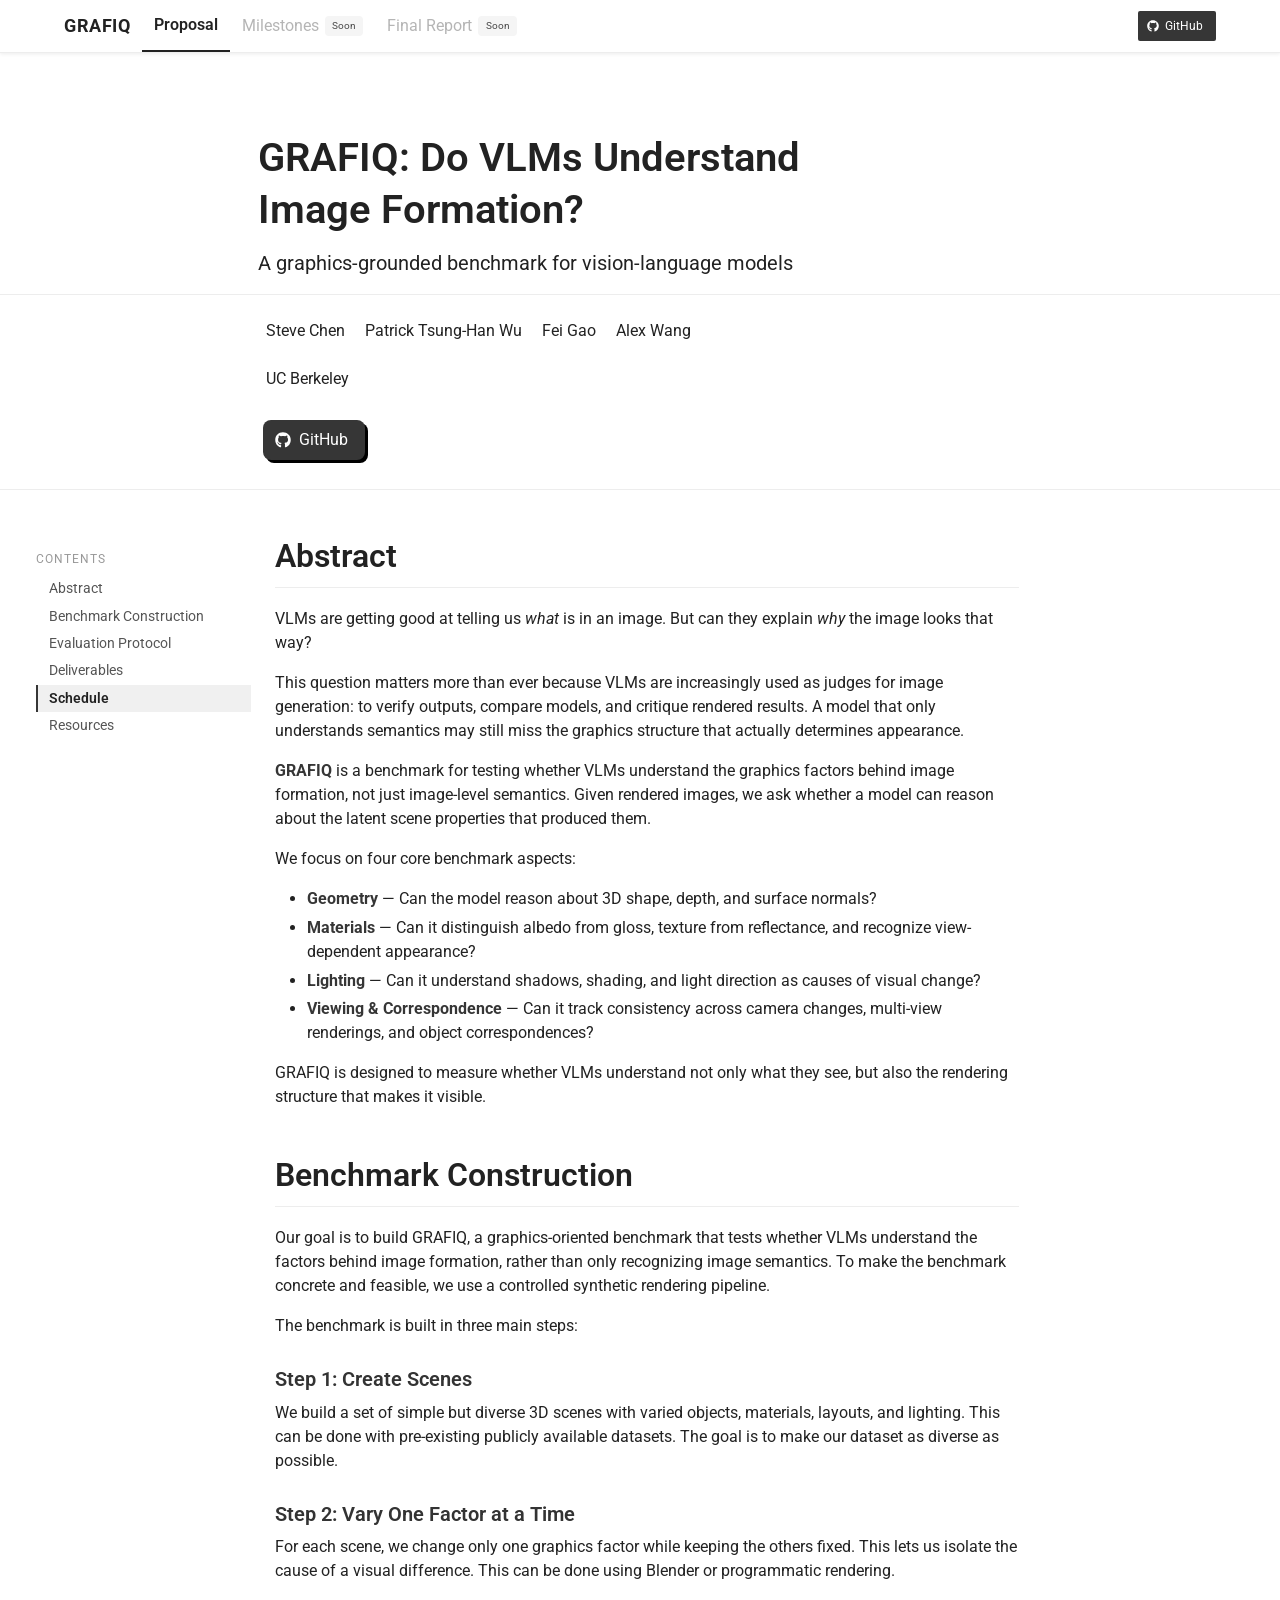
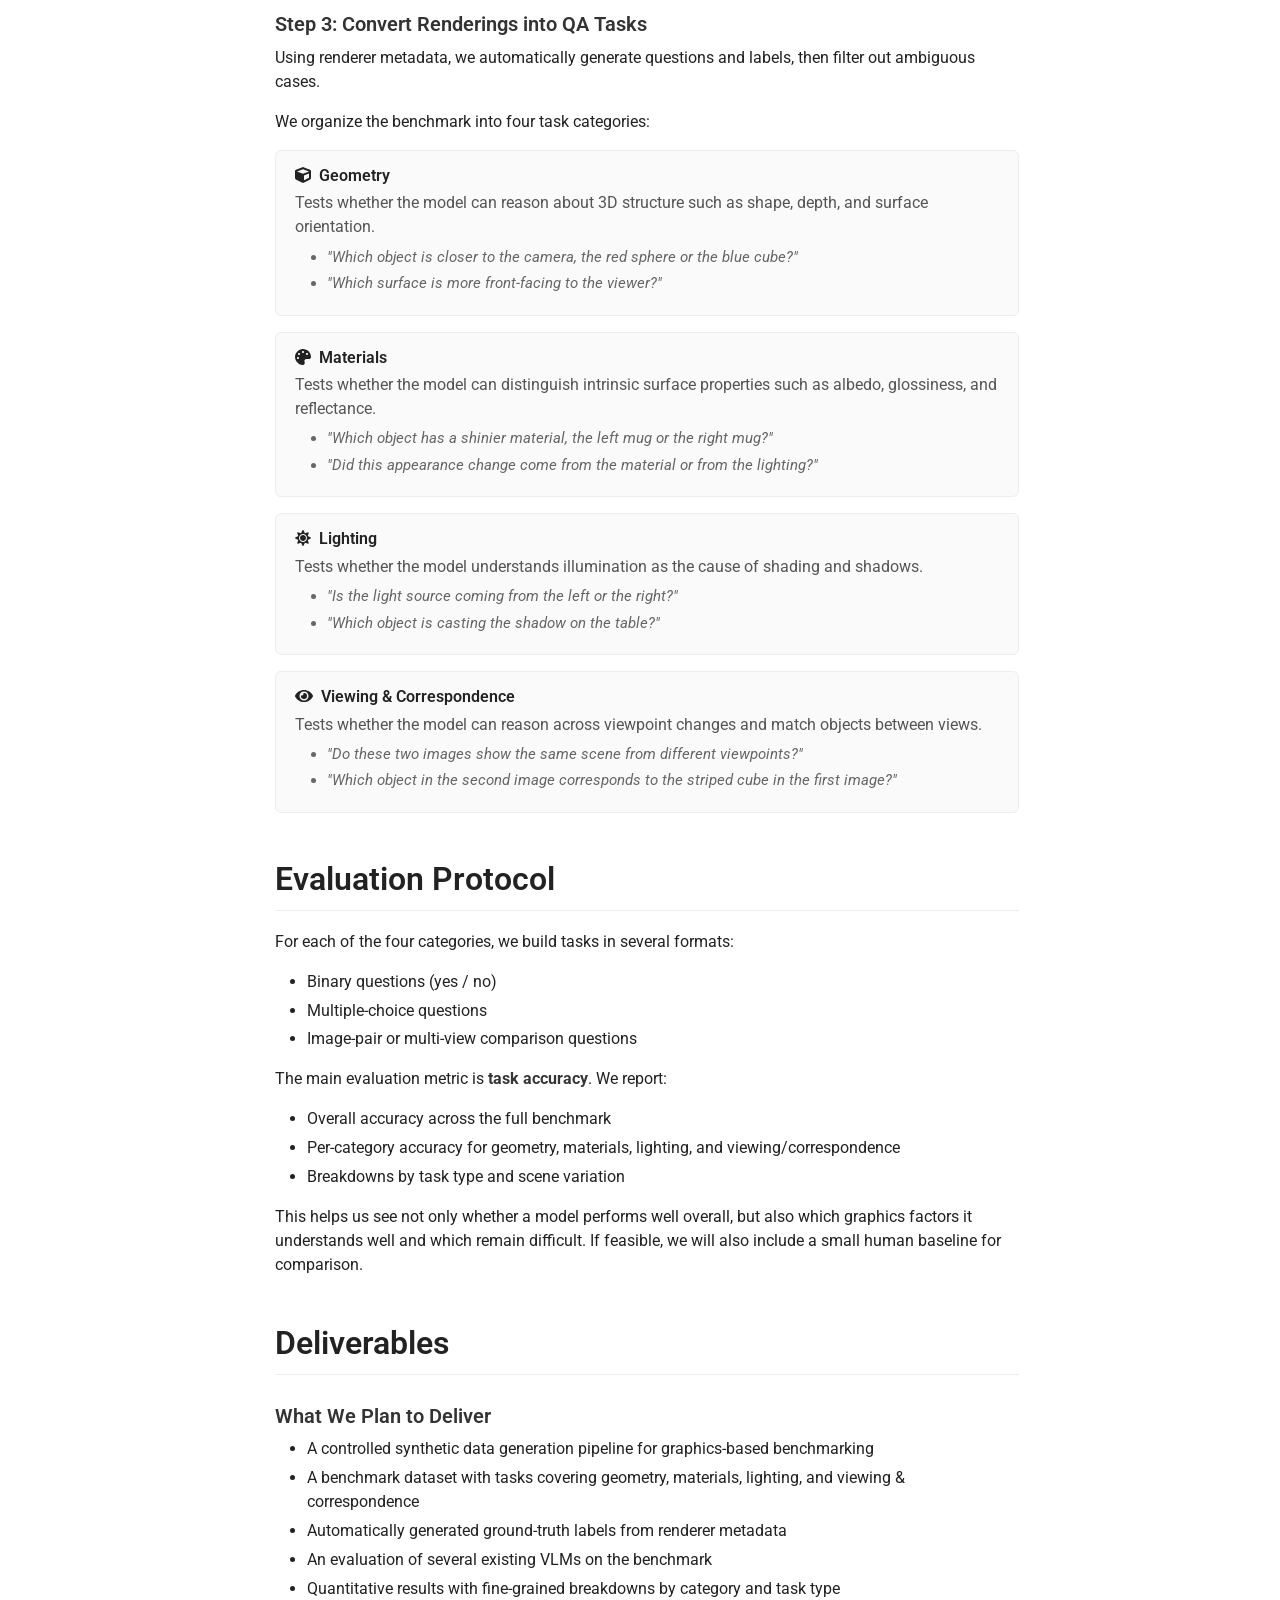
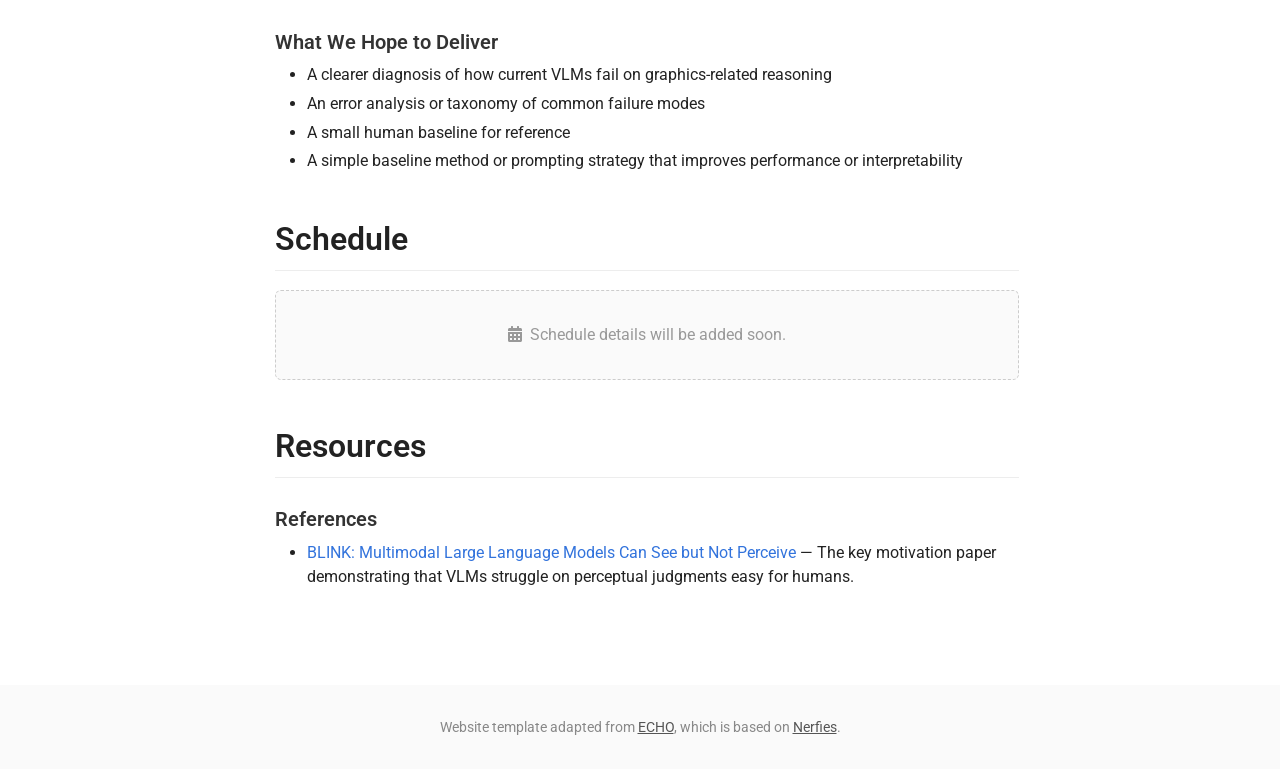
==== index.html @ 1fd87662 "Initial commit" ====
<!DOCTYPE html>
<html lang="en" class="has-navbar-fixed-top">
<head>
  <meta charset="utf-8">
  <meta name="viewport" content="width=device-width, initial-scale=1">

  <title>GRAFIQ</title>
  <meta name="description" content="GRAFIQ: A Graphics-Grounded Benchmark for Vision-Language Models">
  <meta name="keywords" content="VLM, benchmark, graphics, image formation, geometry, materials, lighting">

  <meta property="og:type" content="website">
  <meta property="og:title" content="GRAFIQ">

  <link rel="stylesheet" href="./static/css/bulma.min.css">
  <link rel="stylesheet" href="./static/css/index.css">
  <link rel="stylesheet" href="./static/css/custom.css">
  <link rel="stylesheet" href="./static/css/fontawesome.all.min.css">

  <link href="https://fonts.googleapis.com/css2?family=Roboto:wght@300;400;600;700&display=swap" rel="stylesheet">
  <link href="https://fonts.googleapis.com/css2?family=DM+Sans:wght@300;400;600;700&display=swap" rel="stylesheet">

  <script defer src="./static/js/fontawesome.all.min.js"></script>
  <script defer src="./static/js/main.js"></script>
</head>
<body>

<!-- Navbar -->
<nav class="navbar is-fixed-top" role="navigation" aria-label="main navigation">
  <div class="container">
    <div class="navbar-brand">
      <a class="navbar-item brand-text" href="index.html">
        <strong>GRAFIQ</strong>
      </a>
      <a role="button" class="navbar-burger" aria-label="menu" aria-expanded="false" data-target="mainNavbar">
        <span aria-hidden="true"></span>
        <span aria-hidden="true"></span>
        <span aria-hidden="true"></span>
      </a>
    </div>
    <div id="mainNavbar" class="navbar-menu">
      <div class="navbar-start">
        <a class="navbar-item is-active" href="index.html">Proposal</a>
        <a class="navbar-item is-disabled" href="#">
          Milestones
          <span class="tag is-light is-small navbar-tag">Soon</span>
        </a>
        <a class="navbar-item is-disabled" href="#">
          Final Report
          <span class="tag is-light is-small navbar-tag">Soon</span>
        </a>
      </div>
      <div class="navbar-end">
        <div class="navbar-item">
          <a href="https://github.com/berkeley-grafiq" target="_blank" class="button is-dark is-small">
            <span class="icon"><i class="fab fa-github"></i></span>
            <span>GitHub</span>
          </a>
        </div>
      </div>
    </div>
  </div>
</nav>
<!-- Navbar -->

<!-- Hero -->
<section class="hero">
  <div class="hero-body" style="padding: 5rem 1.5rem 0.5rem 1.5rem;">
    <div class="container is-max-desktop">
      <div class="columns is-centered">
        <div class="column is-four-fifths">
          <h1 class="title is-size-2 publication-title section-header" style="padding-bottom: 0.3em;">
            GRAFIQ: Do VLMs Understand<br>Image Formation?
          </h1>
          <div class="is-size-5 publication-authors">
            A graphics-grounded benchmark for vision-language models
          </div>
          <div class="fullpage-line" style="margin-bottom: 1.5em;"></div>
          <div class="is-size-6 publication-authors">
            <span class="author-block">Steve Chen</span>
            <span class="author-block">Patrick Tsung-Han Wu</span>
            <span class="author-block">Fei Gao</span>
            <span class="author-block">Alex Wang</span>
          </div>
          <br>
          <div class="is-size-6 publication-authors">
            <span class="author-block">UC Berkeley</span>
          </div>
          <br>
          <div>
            <div class="publication-links">
              <span class="link-block">
                <a href="https://github.com/berkeley-grafiq" target="_blank" class="external-link button is-normal is-dark">
                  <span class="icon"><i class="fab fa-github"></i></span>
                  <span>GitHub</span>
                </a>
              </span>
            </div>
            <div class="fullpage-line" style="margin-top: 1.5em;"></div>
          </div>
        </div>
      </div>
    </div>
  </div>
</section>
<!-- Hero -->

<!-- Main content with sticky sidebar -->
<section class="section main-content-section">
  <div class="container" style="max-width: 1280px;">
    <div class="columns">

      <!-- Sticky sidebar -->
      <div class="column is-one-fifth sidebar-column">
        <aside class="menu sidebar-menu">
          <p class="menu-label">Contents</p>
          <ul class="menu-list">
            <li><a href="#abstract" class="sidebar-link">Abstract</a></li>
            <li><a href="#benchmark" class="sidebar-link">Benchmark Construction</a></li>
            <li><a href="#evaluation" class="sidebar-link">Evaluation Protocol</a></li>
            <li><a href="#deliverables" class="sidebar-link">Deliverables</a></li>
            <li><a href="#schedule" class="sidebar-link">Schedule</a></li>
            <li><a href="#resources" class="sidebar-link">Resources</a></li>
          </ul>
        </aside>
      </div>

      <!-- Content area -->
      <div class="column is-four-fifths" style="max-width: 768px;">

        <!-- Abstract -->
        <div id="abstract" class="content-block">
          <h2 class="title is-3 section-header">Abstract</h2>
          <div class="header-line"></div>
          <div class="content has-text-left">
            <p>
              VLMs are getting good at telling us <em>what</em> is in an image.
              But can they explain <em>why</em> the image looks that way?
            </p>
            <p>
              This question matters more than ever because VLMs are increasingly used as judges for image generation: to verify outputs, compare models, and critique rendered results. A model that only understands semantics may still miss the graphics structure that actually determines appearance.
            </p>
            <p>
              <strong>GRAFIQ</strong> is a benchmark for testing whether VLMs understand the graphics factors behind image formation, not just image-level semantics. Given rendered images, we ask whether a model can reason about the latent scene properties that produced them.
            </p>
            <p>We focus on four core benchmark aspects:</p>
            <ul>
              <li><strong>Geometry</strong> &mdash; Can the model reason about 3D shape, depth, and surface normals?</li>
              <li><strong>Materials</strong> &mdash; Can it distinguish albedo from gloss, texture from reflectance, and recognize view-dependent appearance?</li>
              <li><strong>Lighting</strong> &mdash; Can it understand shadows, shading, and light direction as causes of visual change?</li>
              <li><strong>Viewing &amp; Correspondence</strong> &mdash; Can it track consistency across camera changes, multi-view renderings, and object correspondences?</li>
            </ul>
            <p>
              GRAFIQ is designed to measure whether VLMs understand not only what they see, but also the rendering structure that makes it visible.
            </p>
          </div>
        </div>

        <!-- Benchmark Construction -->
        <div id="benchmark" class="content-block">
          <h2 class="title is-3 section-header">Benchmark Construction</h2>
          <div class="header-line"></div>
          <div class="content has-text-left">
            <p>
              Our goal is to build GRAFIQ, a graphics-oriented benchmark that tests whether VLMs understand the factors behind image formation, rather than only recognizing image semantics. To make the benchmark concrete and feasible, we use a controlled synthetic rendering pipeline.
            </p>
            <p>The benchmark is built in three main steps:</p>

            <h4>Step 1: Create Scenes</h4>
            <p>
              We build a set of simple but diverse 3D scenes with varied objects, materials, layouts, and lighting. This can be done with pre-existing publicly available datasets. The goal is to make our dataset as diverse as possible.
            </p>

            <h4>Step 2: Vary One Factor at a Time</h4>
            <p>
              For each scene, we change only one graphics factor while keeping the others fixed. This lets us isolate the cause of a visual difference. This can be done using Blender or programmatic rendering.
            </p>

            <h4>Step 3: Convert Renderings into QA Tasks</h4>
            <p>
              Using renderer metadata, we automatically generate questions and labels, then filter out ambiguous cases.
            </p>

            <p>We organize the benchmark into four task categories:</p>

            <div class="task-category">
              <h5><i class="fas fa-cube"></i>&ensp;Geometry</h5>
              <p>Tests whether the model can reason about 3D structure such as shape, depth, and surface orientation.</p>
              <ul>
                <li>"Which object is closer to the camera, the red sphere or the blue cube?"</li>
                <li>"Which surface is more front-facing to the viewer?"</li>
              </ul>
            </div>

            <div class="task-category">
              <h5><i class="fas fa-palette"></i>&ensp;Materials</h5>
              <p>Tests whether the model can distinguish intrinsic surface properties such as albedo, glossiness, and reflectance.</p>
              <ul>
                <li>"Which object has a shinier material, the left mug or the right mug?"</li>
                <li>"Did this appearance change come from the material or from the lighting?"</li>
              </ul>
            </div>

            <div class="task-category">
              <h5><i class="fas fa-sun"></i>&ensp;Lighting</h5>
              <p>Tests whether the model understands illumination as the cause of shading and shadows.</p>
              <ul>
                <li>"Is the light source coming from the left or the right?"</li>
                <li>"Which object is casting the shadow on the table?"</li>
              </ul>
            </div>

            <div class="task-category">
              <h5><i class="fas fa-eye"></i>&ensp;Viewing &amp; Correspondence</h5>
              <p>Tests whether the model can reason across viewpoint changes and match objects between views.</p>
              <ul>
                <li>"Do these two images show the same scene from different viewpoints?"</li>
                <li>"Which object in the second image corresponds to the striped cube in the first image?"</li>
              </ul>
            </div>
          </div>
        </div>

        <!-- Evaluation Protocol -->
        <div id="evaluation" class="content-block">
          <h2 class="title is-3 section-header">Evaluation Protocol</h2>
          <div class="header-line"></div>
          <div class="content has-text-left">
            <p>
              For each of the four categories, we build tasks in several formats:
            </p>
            <ul>
              <li>Binary questions (yes / no)</li>
              <li>Multiple-choice questions</li>
              <li>Image-pair or multi-view comparison questions</li>
            </ul>
            <p>
              The main evaluation metric is <strong>task accuracy</strong>. We report:
            </p>
            <ul>
              <li>Overall accuracy across the full benchmark</li>
              <li>Per-category accuracy for geometry, materials, lighting, and viewing/correspondence</li>
              <li>Breakdowns by task type and scene variation</li>
            </ul>
            <p>
              This helps us see not only whether a model performs well overall, but also which graphics factors it understands well and which remain difficult. If feasible, we will also include a small human baseline for comparison.
            </p>
          </div>
        </div>

        <!-- Deliverables -->
        <div id="deliverables" class="content-block">
          <h2 class="title is-3 section-header">Deliverables</h2>
          <div class="header-line"></div>
          <div class="content has-text-left">

            <h4>What We Plan to Deliver</h4>
            <ul>
              <li>A controlled synthetic data generation pipeline for graphics-based benchmarking</li>
              <li>A benchmark dataset with tasks covering geometry, materials, lighting, and viewing &amp; correspondence</li>
              <li>Automatically generated ground-truth labels from renderer metadata</li>
              <li>An evaluation of several existing VLMs on the benchmark</li>
              <li>Quantitative results with fine-grained breakdowns by category and task type</li>
            </ul>

            <h4>What We Hope to Deliver</h4>
            <ul>
              <li>A clearer diagnosis of how current VLMs fail on graphics-related reasoning</li>
              <li>An error analysis or taxonomy of common failure modes</li>
              <li>A small human baseline for reference</li>
              <li>A simple baseline method or prompting strategy that improves performance or interpretability</li>
            </ul>
          </div>
        </div>

        <!-- Schedule -->
        <div id="schedule" class="content-block">
          <h2 class="title is-3 section-header">Schedule</h2>
          <div class="header-line"></div>
          <div class="content has-text-left">
            <div class="coming-soon-box">
              <p><i class="fas fa-calendar-alt"></i>&ensp;Schedule details will be added soon.</p>
            </div>
          </div>
        </div>

        <!-- Resources -->
        <div id="resources" class="content-block">
          <h2 class="title is-3 section-header">Resources</h2>
          <div class="header-line"></div>
          <div class="content has-text-left">
            <h4>References</h4>
            <ul>
              <li>
                <a href="https://arxiv.org/abs/2404.12390" target="_blank">BLINK: Multimodal Large Language Models Can See but Not Perceive</a>
                &mdash; The key motivation paper demonstrating that VLMs struggle on perceptual judgments easy for humans.
              </li>
            </ul>
          </div>
        </div>

      </div>
      <!-- End content area -->

    </div>
  </div>
</section>
<!-- Main content -->

<!-- Back to top -->
<a href="#" class="back-to-top" title="Back to top">
  <svg xmlns="http://www.w3.org/2000/svg" width="28" height="28" viewBox="0 0 24 24" fill="none" stroke="#ccc" stroke-width="2" stroke-linecap="round" stroke-linejoin="round">
    <line x1="12" y1="19" x2="12" y2="7"></line>
    <polyline points="5 13 12 7 19 13"></polyline>
    <line x1="5" y1="4" x2="19" y2="4"></line>
  </svg>
</a>

<footer class="footer">
  <div class="container">
    <div class="columns is-centered">
      <div class="column is-8">
        <div class="content has-text-centered">
          <p>
            Website template adapted from <a href="https://echo-bench.github.io" target="_blank">ECHO</a>,
            which is based on <a href="https://nerfies.github.io" target="_blank">Nerfies</a>.
          </p>
        </div>
      </div>
    </div>
  </div>
</footer>

</body>
</html>
---- static/css/index.css ----
.link-block a {
  margin: 5px;
}

.publication-title {
}

.publication-header .hero-body {
}

.publication-venue {
  color: #555;
  width: fit-content;
  font-weight: bold;
}

.publication-awards {
  color: #ff3860;
  width: fit-content;
  font-weight: bolder;
}

.publication-authors {
}

.publication-authors a {
  color: black !important;
}

.publication-authors a:hover {
  text-decoration: underline;
}

.author-block {
  display: inline-block;
  margin: 0 5px 0 5px;
}
---- static/css/custom.css ----
html {
  font-size: 12pt;
  scroll-behavior: smooth;
  scroll-padding-top: 80px;
}

body {
  font-family: 'Roboto', sans-serif;
  color: #222;
}

/* ─── Navbar ─── */

.navbar.is-fixed-top {
  background: white;
  box-shadow: 0 1px 4px rgba(0, 0, 0, 0.08);
  border-bottom: 1px solid #edededff;
}

.navbar-item.brand-text {
  font-size: 1.1rem;
  letter-spacing: 0.5px;
  color: #222;
}

.navbar-item.is-active {
  color: #222 !important;
  font-weight: 600;
  border-bottom: 2px solid #222;
}

.navbar-item.is-disabled {
  color: #b5b5b5 !important;
  pointer-events: none;
  cursor: default;
}

.navbar-tag {
  margin-left: 6px;
  font-size: 0.6rem !important;
  vertical-align: middle;
}

.navbar-burger span {
  color: #222;
  background-color: #222;
}

/* ─── Full-width lines ─── */

.fullpage-line {
  margin: 1em 0;
  height: 1px;
  background-color: #edededff;
  border: none;
  width: 100vw;
  position: relative;
  left: 50%;
  transform: translateX(-50%);
}

.header-line {
  margin: 0.8em 0 1.2em 0;
  border-top: 1px solid #edededff;
}

/* ─── Section headers ─── */

.section-header {
  font-family: 'Roboto', sans-serif;
  color: #222 !important;
  margin-bottom: 0 !important;
}

.plain-header {
  margin-bottom: 0.5em !important;
}

/* ─── Publication / hero styles ─── */

.publication-title {
  line-height: 1.3;
}

.publication-authors a {
  color: #222 !important;
}

.publication-authors a:hover {
  text-decoration: underline;
}

.author-block {
  display: inline-block;
  margin: 0 8px;
}

.external-link {
  background-color: #36454F;
  color: white;
  margin: 6px;
  border-radius: 8px;
  box-shadow: 3px 3px 0px black;
}

/* ─── Sidebar (sticky) ─── */

.sidebar-column {
  padding-right: 0;
}

.sidebar-menu {
  position: sticky;
  top: 72px;
  align-self: flex-start;
  max-height: calc(100vh - 90px);
  overflow-y: auto;
  padding: 0.75em;
}

.sidebar-menu .menu-label {
  font-size: 0.75rem;
  letter-spacing: 0.08em;
  text-transform: uppercase;
  color: #999;
  margin-bottom: 0.6em;
}

.sidebar-menu .menu-list a {
  color: #555;
  font-size: 0.88rem;
  padding: 0.35em 0.75em;
  border-left: 2px solid transparent;
  border-radius: 0;
  transition: color 0.15s, border-color 0.15s, background-color 0.15s;
}

.sidebar-menu .menu-list a:hover {
  color: #222;
  background-color: #f5f5f5;
  border-left-color: #dbdbdb;
}

.sidebar-menu .menu-list a.is-active {
  color: #222;
  font-weight: 600;
  background-color: #f0f0f0;
  border-left-color: #363636;
}

/* ─── Main content blocks ─── */

.main-content-section {
  padding-top: 1.5rem;
}

.content-block {
  margin-bottom: 3rem;
}

.content-block h4 {
  margin-top: 1.5em !important;
  margin-bottom: 0.5em !important;
  font-weight: 600;
  color: #333;
}

.content-block ul {
  margin-top: 0.4em;
}

.content-block ul li {
  margin-bottom: 0.3em;
}

/* ─── Task category cards ─── */

.task-category {
  background: #fafafa;
  border: 1px solid #edededff;
  border-radius: 6px;
  padding: 1em 1.2em;
  margin-bottom: 1em;
}

.task-category h5 {
  font-weight: 600;
  font-size: 1rem;
  margin-bottom: 0.4em !important;
  color: #222;
}

.task-category p {
  margin-bottom: 0.4em !important;
  color: #555;
}

.task-category ul {
  margin-top: 0.3em !important;
}

.task-category ul li {
  font-style: italic;
  color: #666;
  font-size: 0.92em;
}

/* ─── Coming soon placeholder ─── */

.coming-soon-box {
  background: #fafafa;
  border: 1px dashed #ccc;
  border-radius: 6px;
  padding: 2em;
  text-align: center;
  color: #999;
}

.coming-soon-box i {
  margin-right: 0.3em;
}

/* ─── Back to top ─── */

.back-to-top {
  position: fixed;
  bottom: 24px;
  right: 24px;
  z-index: 1000;
  opacity: 0;
  pointer-events: none;
  transition: opacity 0.25s;
}

.back-to-top.is-visible {
  opacity: 0.7;
  pointer-events: auto;
}

.back-to-top:hover {
  opacity: 1;
}

/* ─── Footer ─── */

.footer {
  padding: 2rem 1.5rem;
  background-color: #fafafa;
}

.footer p {
  color: #888;
  font-size: 0.85rem;
}

.footer a {
  color: #555;
  text-decoration: underline;
}

/* ─── Responsive ─── */

@media (max-width: 768px) {
  .sidebar-column {
    display: none;
  }

  .hero-body {
    padding: 4rem 1rem 0.5rem 1rem !important;
  }

  .main-content-section .container {
    padding-left: 1rem;
    padding-right: 1rem;
  }
}

@media (min-width: 769px) and (max-width: 1023px) {
  .sidebar-menu {
    font-size: 0.82rem;
  }
}
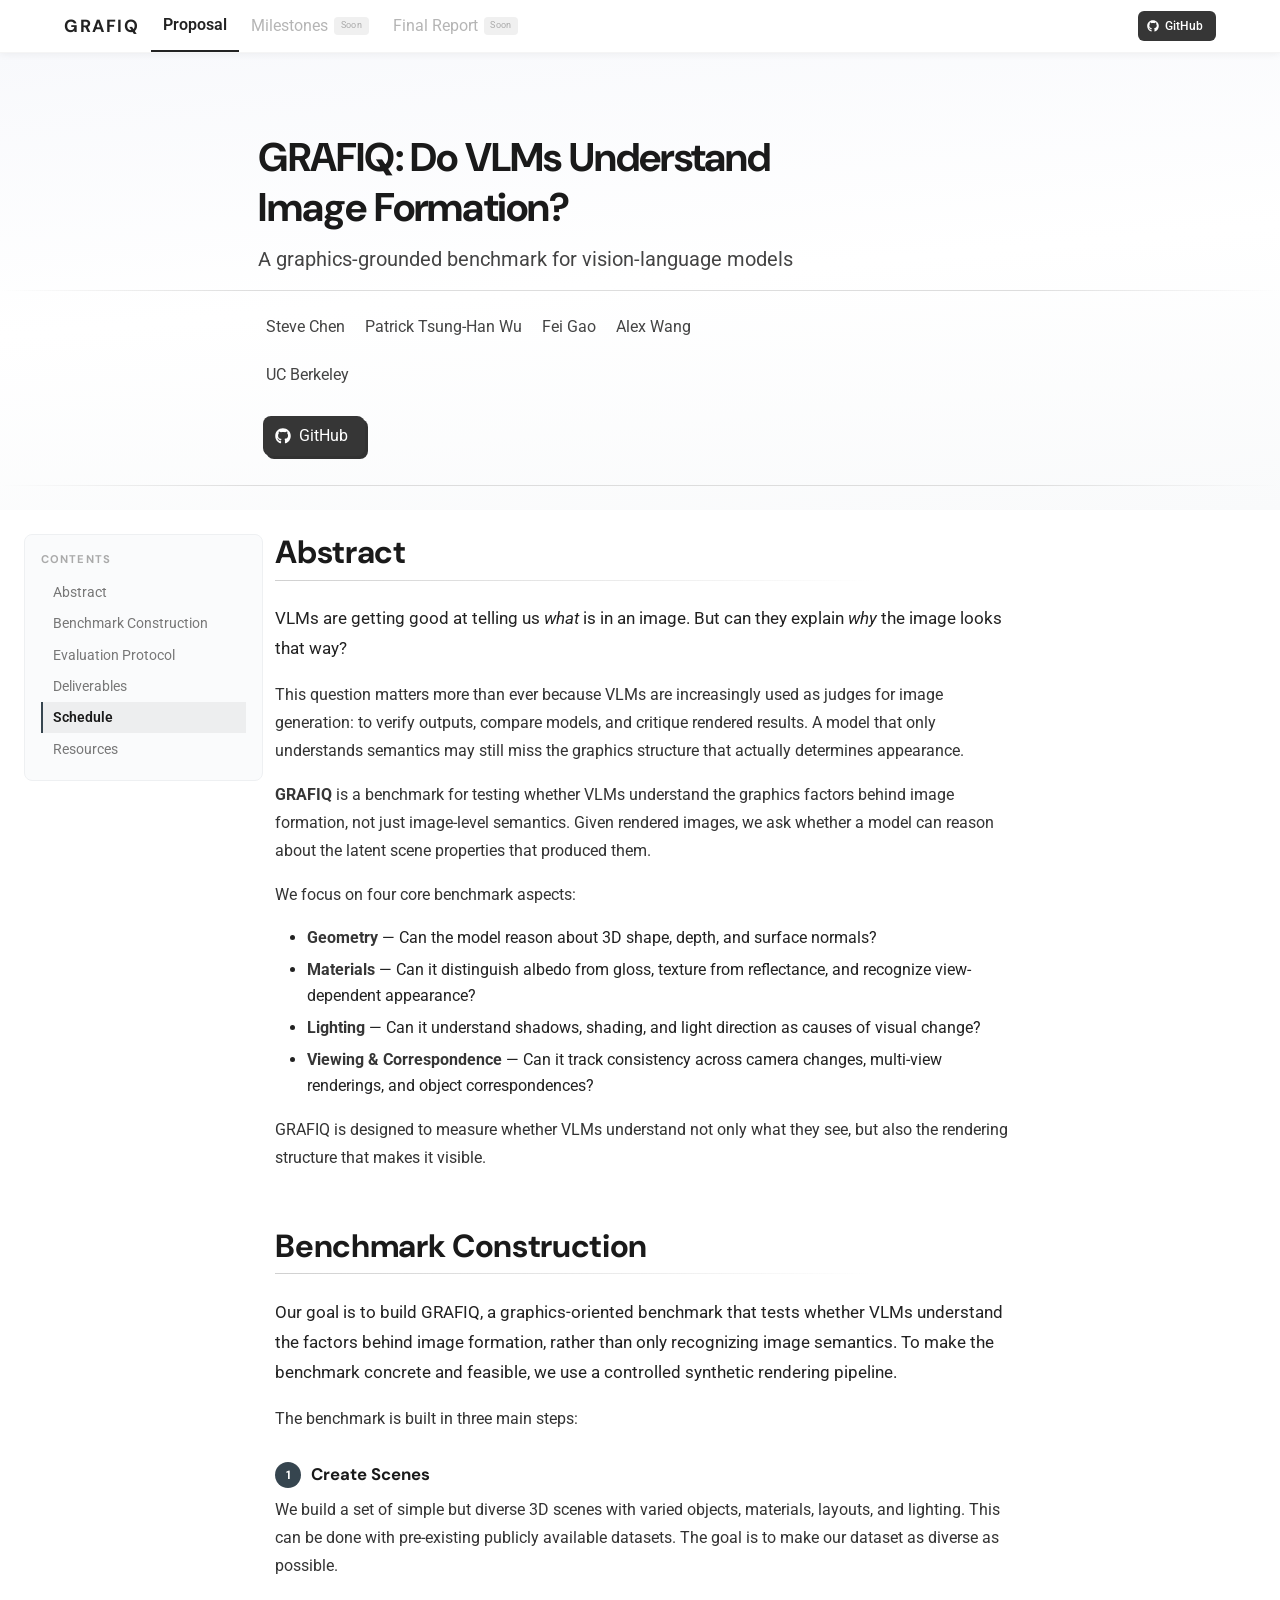
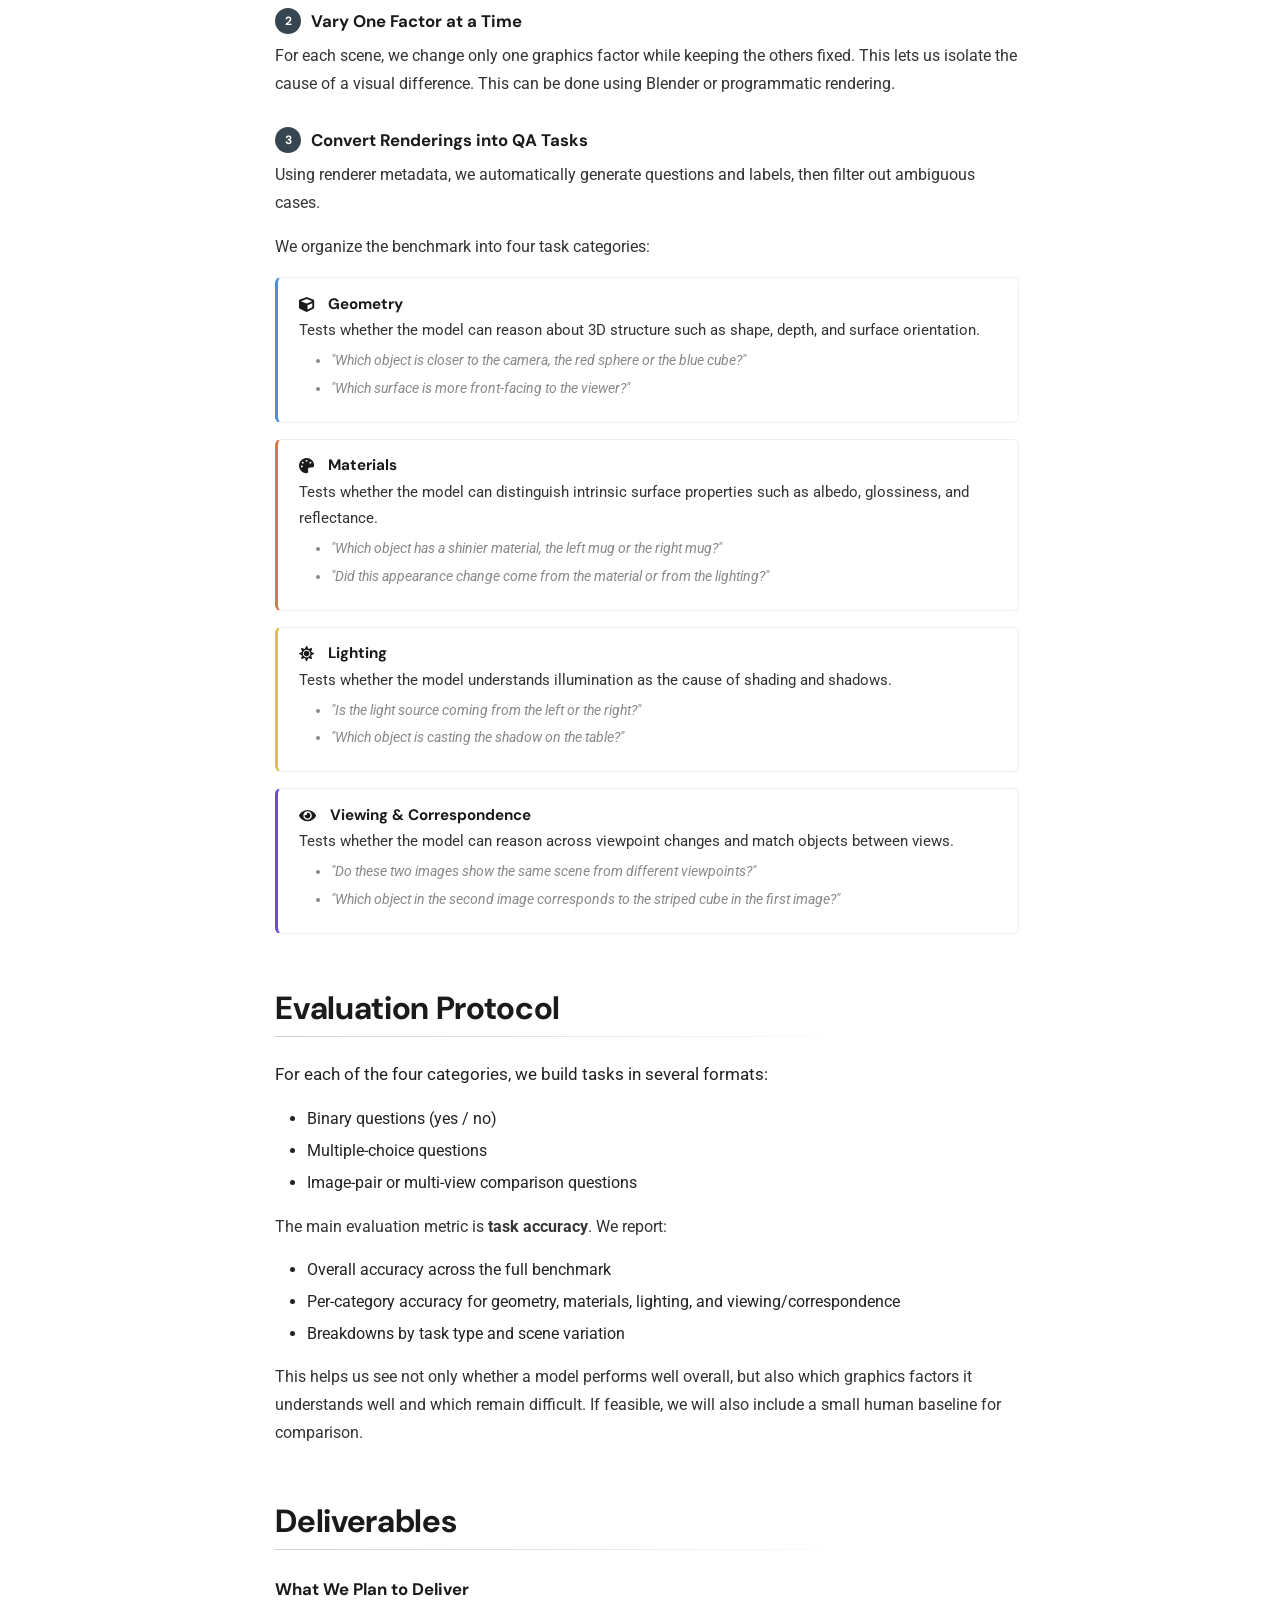
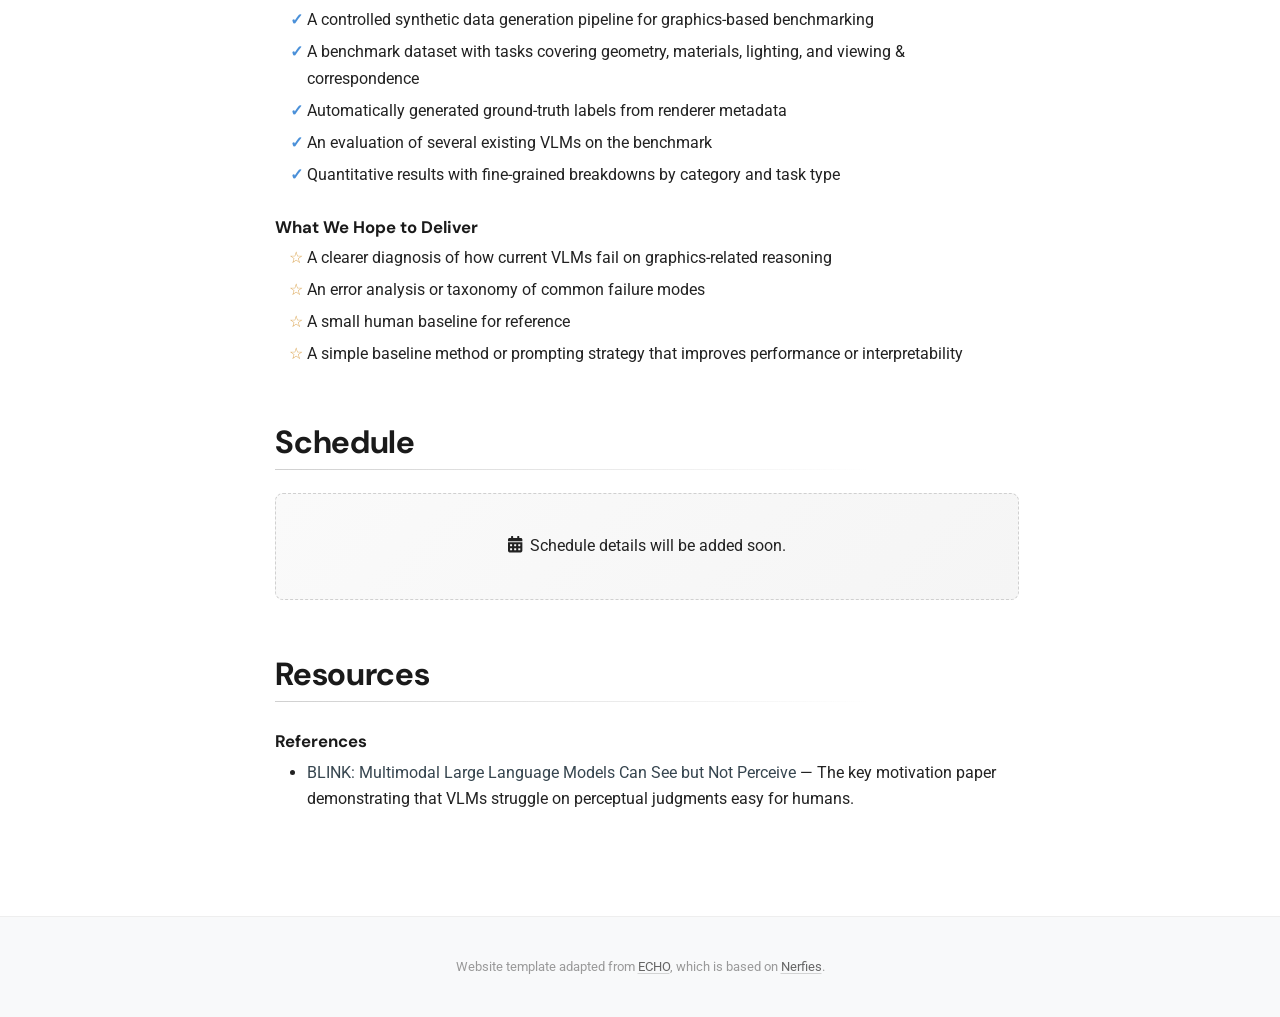
==== commit e5bb1d22: "Improved webpage visuals" ====
--- a/index.html
+++ b/index.html
@@ -165,24 +165,33 @@
             </p>
             <p>The benchmark is built in three main steps:</p>
 
-            <h4>Step 1: Create Scenes</h4>
+            <div class="step-header">
+              <span class="step-badge">1</span>
+              <h4>Create Scenes</h4>
+            </div>
             <p>
               We build a set of simple but diverse 3D scenes with varied objects, materials, layouts, and lighting. This can be done with pre-existing publicly available datasets. The goal is to make our dataset as diverse as possible.
             </p>
 
-            <h4>Step 2: Vary One Factor at a Time</h4>
+            <div class="step-header">
+              <span class="step-badge">2</span>
+              <h4>Vary One Factor at a Time</h4>
+            </div>
             <p>
               For each scene, we change only one graphics factor while keeping the others fixed. This lets us isolate the cause of a visual difference. This can be done using Blender or programmatic rendering.
             </p>
 
-            <h4>Step 3: Convert Renderings into QA Tasks</h4>
+            <div class="step-header">
+              <span class="step-badge">3</span>
+              <h4>Convert Renderings into QA Tasks</h4>
+            </div>
             <p>
               Using renderer metadata, we automatically generate questions and labels, then filter out ambiguous cases.
             </p>
 
             <p>We organize the benchmark into four task categories:</p>
 
-            <div class="task-category">
+            <div class="task-category cat-geometry">
               <h5><i class="fas fa-cube"></i>&ensp;Geometry</h5>
               <p>Tests whether the model can reason about 3D structure such as shape, depth, and surface orientation.</p>
               <ul>
@@ -191,7 +200,7 @@
               </ul>
             </div>
 
-            <div class="task-category">
+            <div class="task-category cat-materials">
               <h5><i class="fas fa-palette"></i>&ensp;Materials</h5>
               <p>Tests whether the model can distinguish intrinsic surface properties such as albedo, glossiness, and reflectance.</p>
               <ul>
@@ -200,7 +209,7 @@
               </ul>
             </div>
 
-            <div class="task-category">
+            <div class="task-category cat-lighting">
               <h5><i class="fas fa-sun"></i>&ensp;Lighting</h5>
               <p>Tests whether the model understands illumination as the cause of shading and shadows.</p>
               <ul>
@@ -209,7 +218,7 @@
               </ul>
             </div>
 
-            <div class="task-category">
+            <div class="task-category cat-viewing">
               <h5><i class="fas fa-eye"></i>&ensp;Viewing &amp; Correspondence</h5>
               <p>Tests whether the model can reason across viewpoint changes and match objects between views.</p>
               <ul>
@@ -254,7 +263,7 @@
           <div class="content has-text-left">
 
             <h4>What We Plan to Deliver</h4>
-            <ul>
+            <ul class="deliverables-plan">
               <li>A controlled synthetic data generation pipeline for graphics-based benchmarking</li>
               <li>A benchmark dataset with tasks covering geometry, materials, lighting, and viewing &amp; correspondence</li>
               <li>Automatically generated ground-truth labels from renderer metadata</li>
@@ -263,7 +272,7 @@
             </ul>
 
             <h4>What We Hope to Deliver</h4>
-            <ul>
+            <ul class="deliverables-hope">
               <li>A clearer diagnosis of how current VLMs fail on graphics-related reasoning</li>
               <li>An error analysis or taxonomy of common failure modes</li>
               <li>A small human baseline for reference</li>
--- a/static/css/custom.css
+++ b/static/css/custom.css
@@ -7,20 +7,29 @@
 body {
   font-family: 'Roboto', sans-serif;
   color: #222;
+  -webkit-font-smoothing: antialiased;
+  -moz-osx-font-smoothing: grayscale;
+}
+
+::selection {
+  background: rgba(54, 69, 79, 0.15);
 }
 
 /* ─── Navbar ─── */
 
 .navbar.is-fixed-top {
-  background: white;
-  box-shadow: 0 1px 4px rgba(0, 0, 0, 0.08);
-  border-bottom: 1px solid #edededff;
+  background: rgba(255, 255, 255, 0.92);
+  backdrop-filter: blur(12px);
+  -webkit-backdrop-filter: blur(12px);
+  box-shadow: 0 1px 8px rgba(0, 0, 0, 0.06);
+  border-bottom: 1px solid rgba(0, 0, 0, 0.04);
 }
 
 .navbar-item.brand-text {
   font-size: 1.1rem;
-  letter-spacing: 0.5px;
+  letter-spacing: 1.5px;
   color: #222;
+  font-family: 'DM Sans', sans-serif;
 }
 
 .navbar-item.is-active {
@@ -37,8 +46,13 @@
 
 .navbar-tag {
   margin-left: 6px;
-  font-size: 0.6rem !important;
+  font-size: 0.55rem !important;
   vertical-align: middle;
+  letter-spacing: 0.04em;
+  border-radius: 3px;
+  padding: 2px 6px;
+  background: #f0f0f0 !important;
+  color: #aaa !important;
 }
 
 .navbar-burger span {
@@ -46,12 +60,23 @@
   background-color: #222;
 }
 
+.navbar .button.is-dark {
+  border-radius: 6px;
+  font-weight: 500;
+  transition: transform 0.15s, box-shadow 0.15s;
+}
+
+.navbar .button.is-dark:hover {
+  transform: translateY(-1px);
+  box-shadow: 0 2px 8px rgba(0, 0, 0, 0.15);
+}
+
 /* ─── Full-width lines ─── */
 
 .fullpage-line {
   margin: 1em 0;
   height: 1px;
-  background-color: #edededff;
+  background: linear-gradient(90deg, transparent, #ddd 20%, #ddd 80%, transparent);
   border: none;
   width: 100vw;
   position: relative;
@@ -60,16 +85,20 @@
 }
 
 .header-line {
-  margin: 0.8em 0 1.2em 0;
-  border-top: 1px solid #edededff;
+  margin: 0.6em 0 1.4em 0;
+  height: 1px;
+  border: none;
+  background: linear-gradient(90deg, #d0d0d0, transparent 80%);
 }
 
 /* ─── Section headers ─── */
 
 .section-header {
-  font-family: 'Roboto', sans-serif;
-  color: #222 !important;
+  font-family: 'DM Sans', sans-serif;
+  color: #1a1a1a !important;
   margin-bottom: 0 !important;
+  font-weight: 700;
+  letter-spacing: -0.01em;
 }
 
 .plain-header {
@@ -78,8 +107,18 @@
 
 /* ─── Publication / hero styles ─── */
 
+.hero {
+  background: linear-gradient(175deg, #f8f9fc 0%, #ffffff 50%, #f9fafb 100%);
+}
+
 .publication-title {
-  line-height: 1.3;
+  line-height: 1.25;
+  font-family: 'DM Sans', sans-serif;
+  letter-spacing: -0.02em;
+}
+
+.publication-authors {
+  color: #444;
 }
 
 .publication-authors a {
@@ -100,7 +139,13 @@
   color: white;
   margin: 6px;
   border-radius: 8px;
-  box-shadow: 3px 3px 0px black;
+  box-shadow: 3px 3px 0px rgba(0, 0, 0, 0.8);
+  transition: transform 0.15s, box-shadow 0.15s;
+}
+
+.external-link:hover {
+  transform: translate(-1px, -1px);
+  box-shadow: 4px 4px 0px rgba(0, 0, 0, 0.8);
 }
 
 /* ─── Sidebar (sticky) ─── */
@@ -115,37 +160,43 @@
   align-self: flex-start;
   max-height: calc(100vh - 90px);
   overflow-y: auto;
-  padding: 0.75em;
+  padding: 1em;
+  background: #fafbfc;
+  border-radius: 8px;
+  border: 1px solid #eef0f2;
 }
 
 .sidebar-menu .menu-label {
-  font-size: 0.75rem;
-  letter-spacing: 0.08em;
+  font-family: 'DM Sans', sans-serif;
+  font-size: 0.7rem;
+  font-weight: 700;
+  letter-spacing: 0.1em;
   text-transform: uppercase;
-  color: #999;
-  margin-bottom: 0.6em;
+  color: #aaa;
+  margin-bottom: 0.8em;
 }
 
 .sidebar-menu .menu-list a {
-  color: #555;
-  font-size: 0.88rem;
-  padding: 0.35em 0.75em;
+  color: #777;
+  font-size: 0.85rem;
+  padding: 0.4em 0.75em;
   border-left: 2px solid transparent;
   border-radius: 0;
-  transition: color 0.15s, border-color 0.15s, background-color 0.15s;
+  transition: all 0.2s ease;
+  line-height: 1.5;
 }
 
 .sidebar-menu .menu-list a:hover {
-  color: #222;
-  background-color: #f5f5f5;
-  border-left-color: #dbdbdb;
+  color: #333;
+  background-color: rgba(0, 0, 0, 0.03);
+  border-left-color: #ccc;
 }
 
 .sidebar-menu .menu-list a.is-active {
-  color: #222;
+  color: #1a1a1a;
   font-weight: 600;
-  background-color: #f0f0f0;
-  border-left-color: #363636;
+  background-color: rgba(0, 0, 0, 0.05);
+  border-left-color: #36454F;
 }
 
 /* ─── Main content blocks ─── */
@@ -155,14 +206,32 @@
 }
 
 .content-block {
-  margin-bottom: 3rem;
+  margin-bottom: 3.5rem;
+}
+
+.content-block .content p {
+  line-height: 1.75;
+  color: #333;
+}
+
+.content-block .content a {
+  color: #36454F;
+  text-decoration-color: rgba(54, 69, 79, 0.3);
+  text-underline-offset: 2px;
+  transition: text-decoration-color 0.15s;
+}
+
+.content-block .content a:hover {
+  text-decoration-color: #36454F;
 }
 
 .content-block h4 {
-  margin-top: 1.5em !important;
+  margin-top: 1.8em !important;
   margin-bottom: 0.5em !important;
-  font-weight: 600;
-  color: #333;
+  font-weight: 700;
+  font-family: 'DM Sans', sans-serif;
+  color: #1a1a1a;
+  font-size: 1.05rem;
 }
 
 .content-block ul {
@@ -170,29 +239,96 @@
 }
 
 .content-block ul li {
-  margin-bottom: 0.3em;
+  margin-bottom: 0.35em;
+  line-height: 1.65;
+}
+
+/* ─── Lead paragraph (abstract opener) ─── */
+
+.content-block .content p:first-child {
+  font-size: 1.08em;
+  color: #222;
+}
+
+/* ─── Step badges ─── */
+
+.step-header {
+  display: flex;
+  align-items: center;
+  gap: 0.6em;
+  margin-top: 1.8em !important;
+  margin-bottom: 0.5em !important;
+}
+
+.step-badge {
+  display: inline-flex;
+  align-items: center;
+  justify-content: center;
+  width: 26px;
+  height: 26px;
+  border-radius: 50%;
+  background: #36454F;
+  color: white;
+  font-size: 0.75rem;
+  font-weight: 700;
+  font-family: 'DM Sans', sans-serif;
+  flex-shrink: 0;
+}
+
+.step-header h4 {
+  margin: 0 !important;
+  font-weight: 700;
+  font-family: 'DM Sans', sans-serif;
+  color: #1a1a1a;
+  font-size: 1.05rem;
 }
 
 /* ─── Task category cards ─── */
 
 .task-category {
-  background: #fafafa;
-  border: 1px solid #edededff;
+  background: #ffffff;
+  border: 1px solid #eee;
+  border-left: 3px solid #ccc;
   border-radius: 6px;
-  padding: 1em 1.2em;
+  padding: 1.1em 1.3em;
   margin-bottom: 1em;
-}
+  transition: box-shadow 0.2s, border-color 0.2s;
+}
+
+.task-category:hover {
+  box-shadow: 0 2px 12px rgba(0, 0, 0, 0.06);
+}
+
+.task-category.cat-geometry { border-left-color: #4a90d9; }
+.task-category.cat-materials { border-left-color: #d9764a; }
+.task-category.cat-lighting { border-left-color: #d9c34a; }
+.task-category.cat-viewing { border-left-color: #6b4ad9; }
 
 .task-category h5 {
-  font-weight: 600;
-  font-size: 1rem;
-  margin-bottom: 0.4em !important;
-  color: #222;
-}
-
-.task-category p {
+  font-weight: 700;
+  font-size: 0.95rem;
+  margin-bottom: 0.3em !important;
+  color: #1a1a1a;
+  font-family: 'DM Sans', sans-serif;
+  display: flex;
+  align-items: center;
+  gap: 0.4em;
+}
+
+.task-category h5 i {
+  font-size: 0.85em;
+  opacity: 0.7;
+}
+
+.task-category.cat-geometry h5 i { color: #4a90d9; }
+.task-category.cat-materials h5 i { color: #d9764a; }
+.task-category.cat-lighting h5 i { color: #d9c34a; }
+.task-category.cat-viewing h5 i { color: #6b4ad9; }
+
+.task-category > p {
   margin-bottom: 0.4em !important;
   color: #555;
+  font-size: 0.93em;
 }
 
 .task-category ul {
@@ -201,61 +337,113 @@
 
 .task-category ul li {
   font-style: italic;
-  color: #666;
-  font-size: 0.92em;
+  color: #888;
+  font-size: 0.88em;
+  line-height: 1.6;
+}
+
+/* ─── Deliverables visual distinction ─── */
+
+.deliverables-plan li::marker {
+  content: "\2713  ";
+  color: #4a90d9;
+  font-weight: 700;
+}
+
+.deliverables-hope li::marker {
+  content: "\2606  ";
+  color: #d9a04a;
 }
 
 /* ─── Coming soon placeholder ─── */
 
 .coming-soon-box {
-  background: #fafafa;
-  border: 1px dashed #ccc;
-  border-radius: 6px;
-  padding: 2em;
+  background: linear-gradient(135deg, #fafafa 0%, #f5f5f5 100%);
+  border: 1px dashed #d0d0d0;
+  border-radius: 8px;
+  padding: 2.5em 2em;
   text-align: center;
-  color: #999;
+  color: #aaa;
+  font-size: 0.95em;
 }
 
 .coming-soon-box i {
-  margin-right: 0.3em;
+  margin-right: 0.4em;
+  opacity: 0.6;
 }
 
 /* ─── Back to top ─── */
 
 .back-to-top {
   position: fixed;
-  bottom: 24px;
-  right: 24px;
+  bottom: 28px;
+  right: 28px;
   z-index: 1000;
   opacity: 0;
   pointer-events: none;
-  transition: opacity 0.25s;
+  transition: opacity 0.3s, transform 0.3s;
+  transform: translateY(8px);
+  background: white;
+  width: 42px;
+  height: 42px;
+  border-radius: 50%;
+  display: flex;
+  align-items: center;
+  justify-content: center;
+  box-shadow: 0 2px 12px rgba(0, 0, 0, 0.1);
+  border: 1px solid #eee;
 }
 
 .back-to-top.is-visible {
-  opacity: 0.7;
+  opacity: 1;
   pointer-events: auto;
+  transform: translateY(0);
 }
 
 .back-to-top:hover {
+  box-shadow: 0 4px 16px rgba(0, 0, 0, 0.15);
+}
+
+.back-to-top svg {
+  stroke: #666;
+}
+
+/* ─── Content entrance animation ─── */
+
+.content-block {
+  opacity: 0;
+  transform: translateY(20px);
+  transition: opacity 0.5s ease, transform 0.5s ease;
+}
+
+.content-block.is-visible {
   opacity: 1;
+  transform: translateY(0);
 }
 
 /* ─── Footer ─── */
 
 .footer {
-  padding: 2rem 1.5rem;
-  background-color: #fafafa;
+  padding: 2.5rem 1.5rem;
+  background-color: #f8f9fa;
+  border-top: 1px solid #eee;
 }
 
 .footer p {
-  color: #888;
-  font-size: 0.85rem;
+  color: #999;
+  font-size: 0.82rem;
 }
 
 .footer a {
-  color: #555;
+  color: #666;
   text-decoration: underline;
+  text-decoration-color: rgba(0, 0, 0, 0.15);
+  text-underline-offset: 2px;
+  transition: text-decoration-color 0.15s;
+}
+
+.footer a:hover {
+  text-decoration-color: #666;
 }
 
 /* ─── Responsive ─── */
@@ -273,6 +461,14 @@
     padding-left: 1rem;
     padding-right: 1rem;
   }
+
+  .step-header {
+    gap: 0.5em;
+  }
+
+  .task-category {
+    padding: 0.9em 1em;
+  }
 }
 
 @media (min-width: 769px) and (max-width: 1023px) {
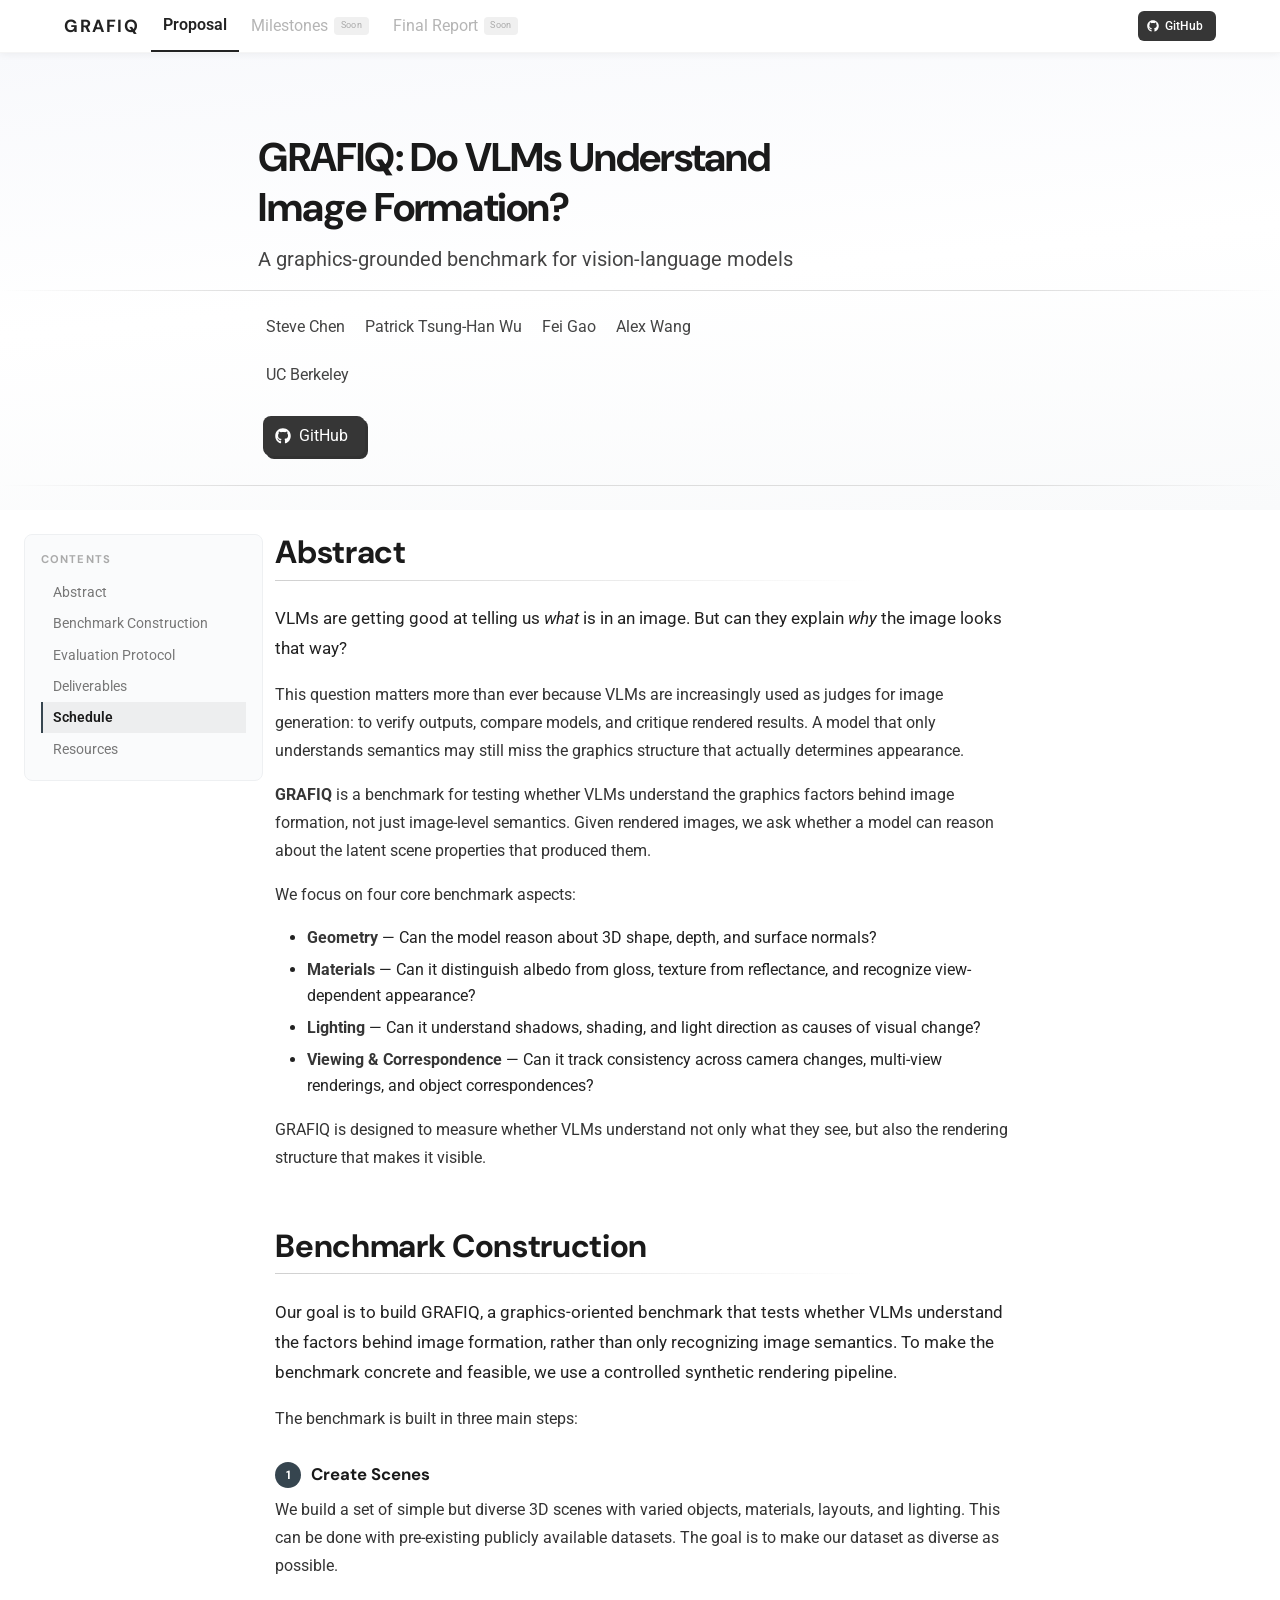
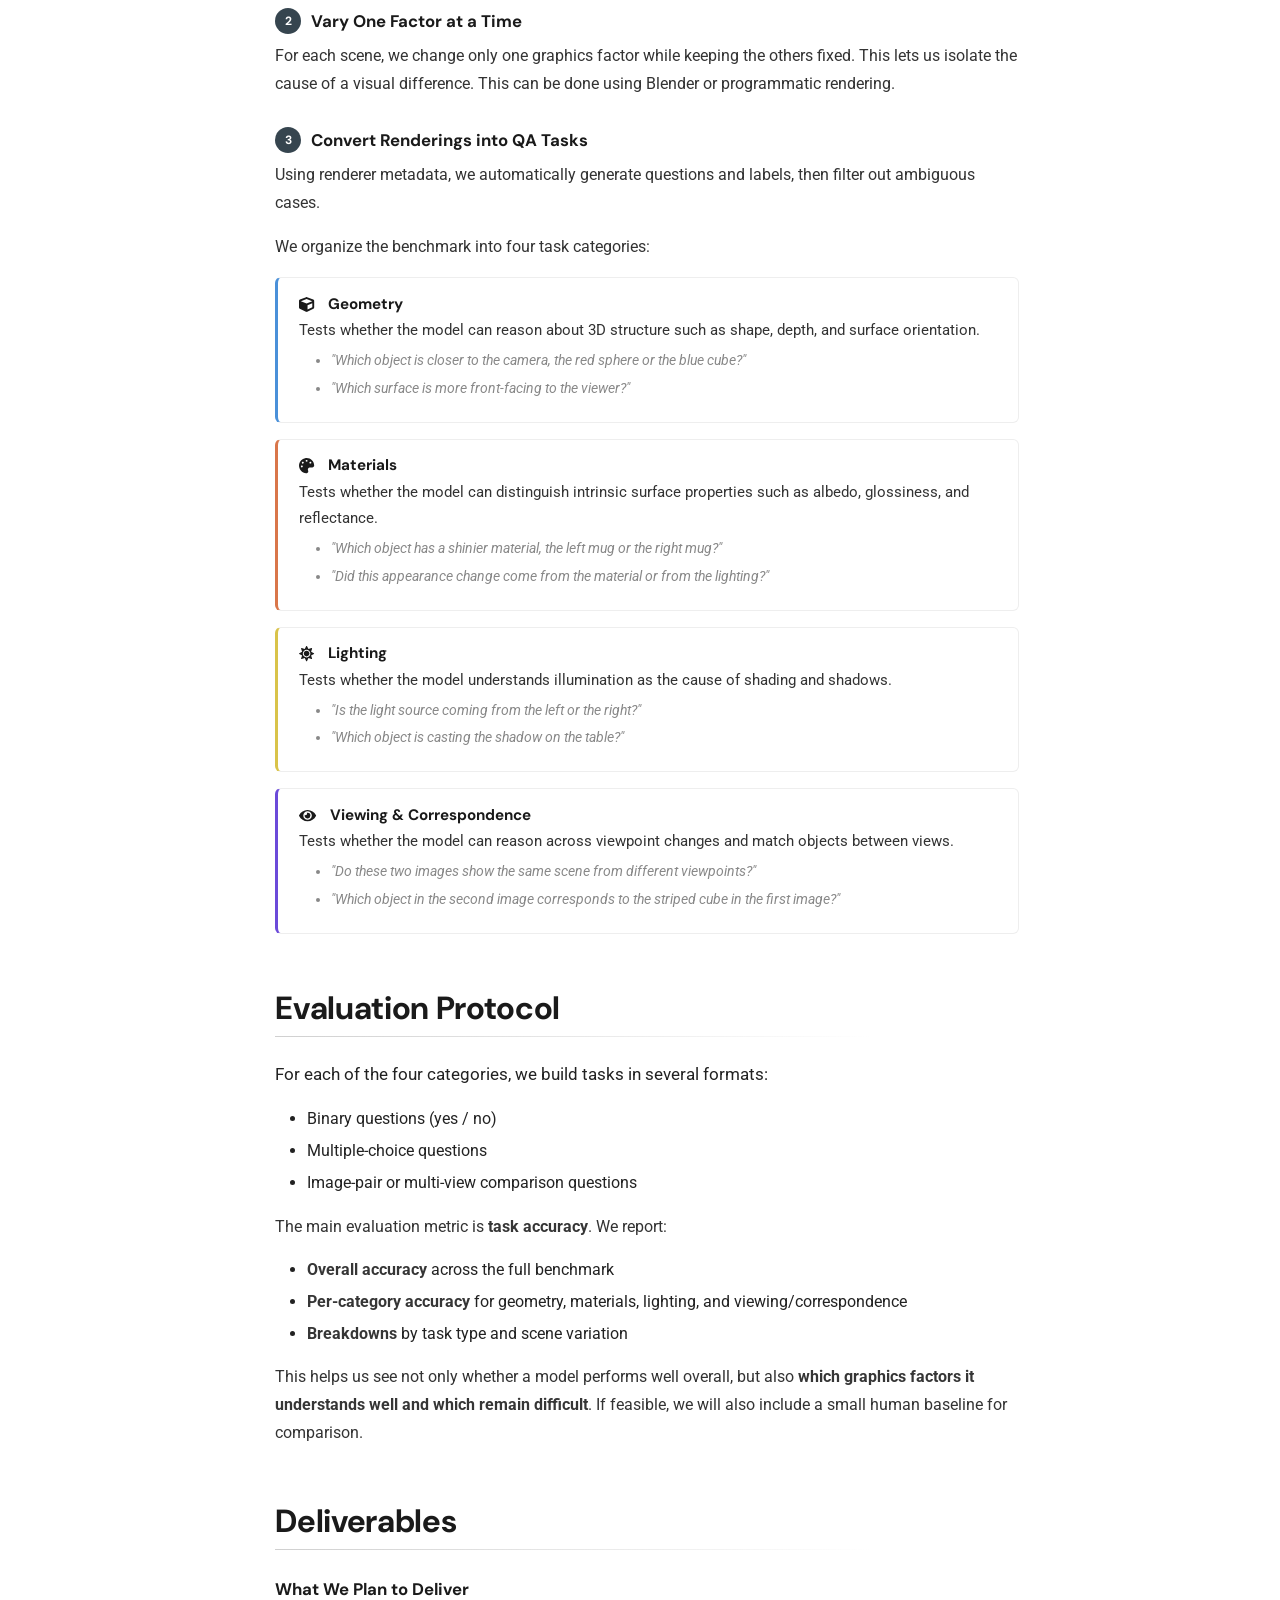
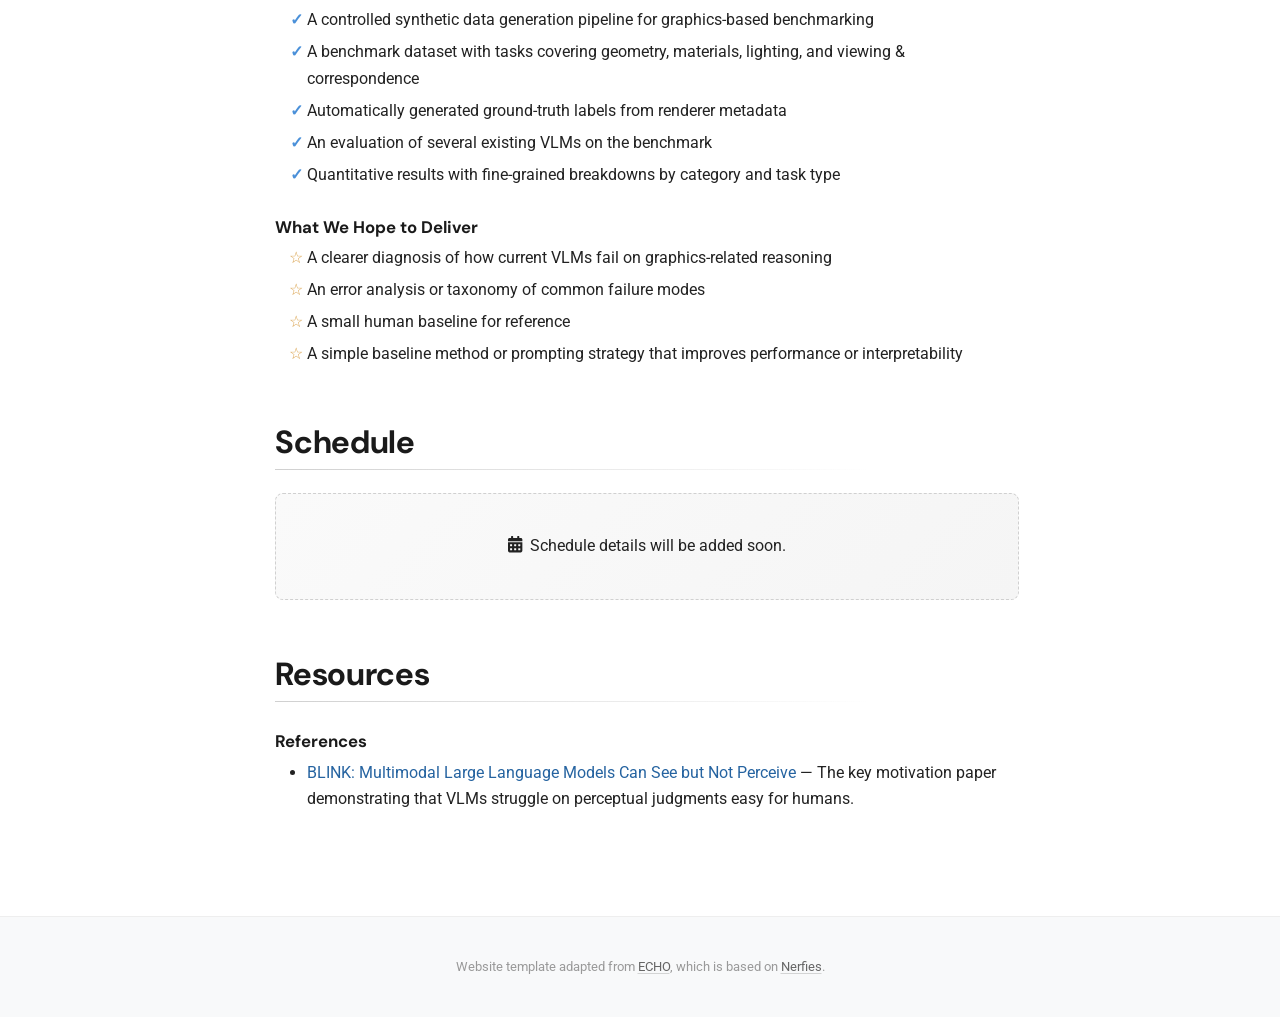
==== commit df4badae: "Update link styles in CSS" ====
--- a/index.html
+++ b/index.html
@@ -246,12 +246,12 @@
               The main evaluation metric is <strong>task accuracy</strong>. We report:
             </p>
             <ul>
-              <li>Overall accuracy across the full benchmark</li>
-              <li>Per-category accuracy for geometry, materials, lighting, and viewing/correspondence</li>
-              <li>Breakdowns by task type and scene variation</li>
-            </ul>
-            <p>
-              This helps us see not only whether a model performs well overall, but also which graphics factors it understands well and which remain difficult. If feasible, we will also include a small human baseline for comparison.
+              <li><strong>Overall accuracy</strong> across the full benchmark</li>
+              <li><strong>Per-category accuracy</strong> for geometry, materials, lighting, and viewing/correspondence</li>
+              <li><strong>Breakdowns</strong> by task type and scene variation</li>
+            </ul>
+            <p>
+              This helps us see not only whether a model performs well overall, but also <strong>which graphics factors it understands well and which remain difficult</strong>. If feasible, we will also include a small human baseline for comparison.
             </p>
           </div>
         </div>
--- a/static/css/custom.css
+++ b/static/css/custom.css
@@ -215,14 +215,15 @@
 }
 
 .content-block .content a {
-  color: #36454F;
-  text-decoration-color: rgba(54, 69, 79, 0.3);
+  color: #2563a0;
+  text-decoration-color: rgba(37, 99, 160, 0.35);
   text-underline-offset: 2px;
-  transition: text-decoration-color 0.15s;
+  transition: color 0.15s, text-decoration-color 0.15s;
 }
 
 .content-block .content a:hover {
-  text-decoration-color: #36454F;
+  color: #1a4a7a;
+  text-decoration-color: #1a4a7a;
 }
 
 .content-block h4 {
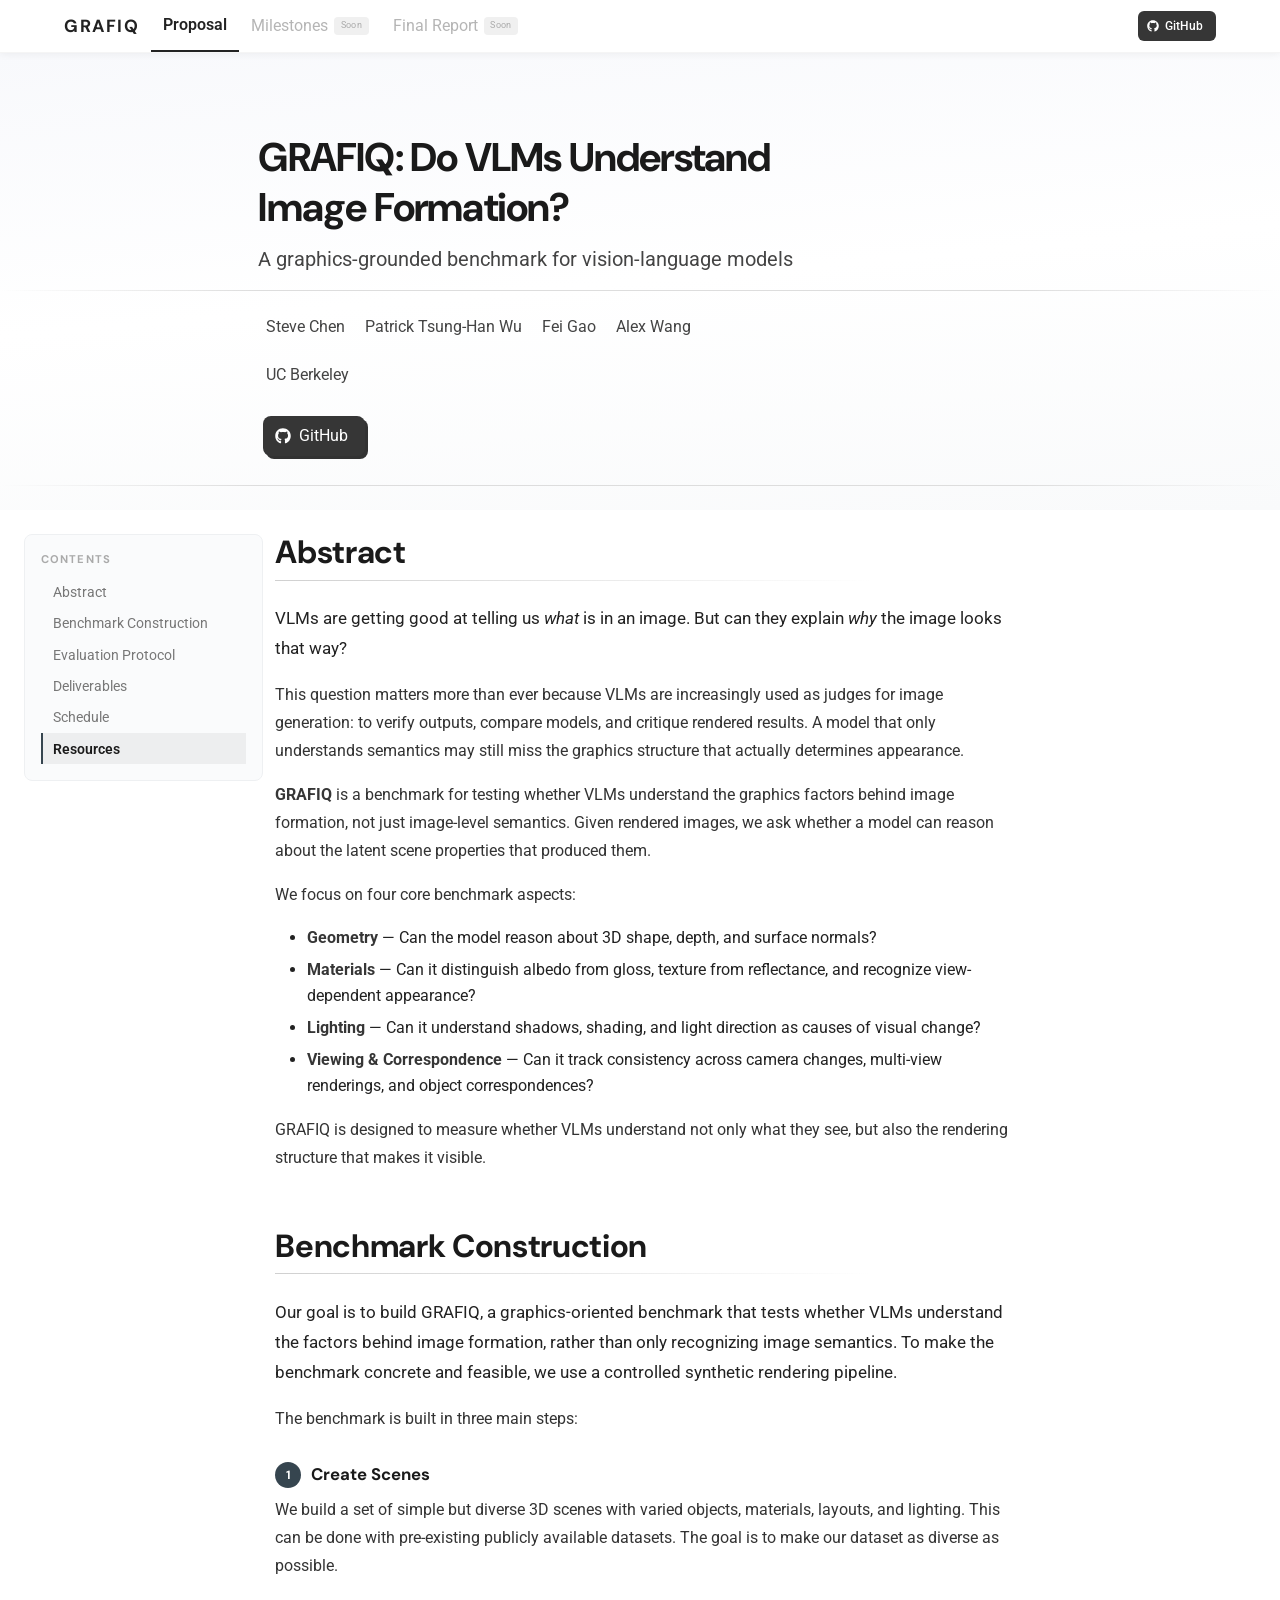
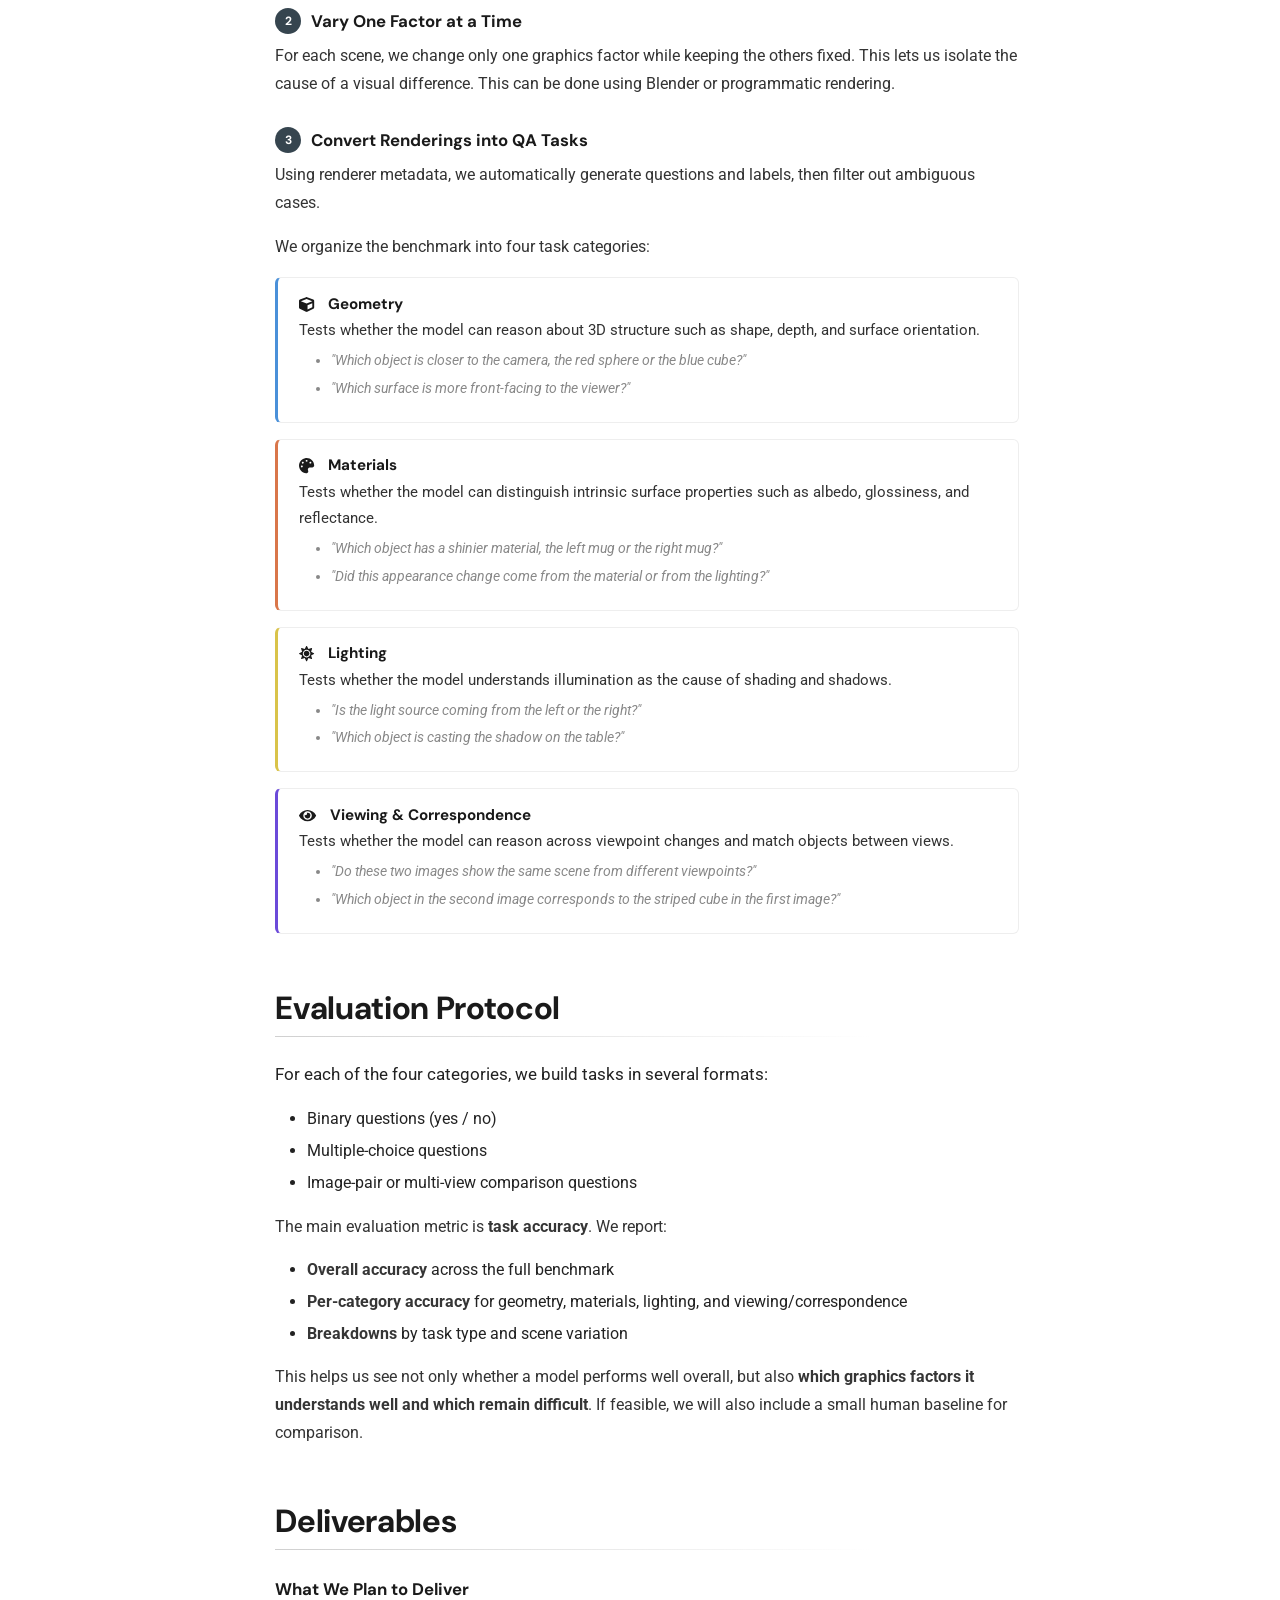
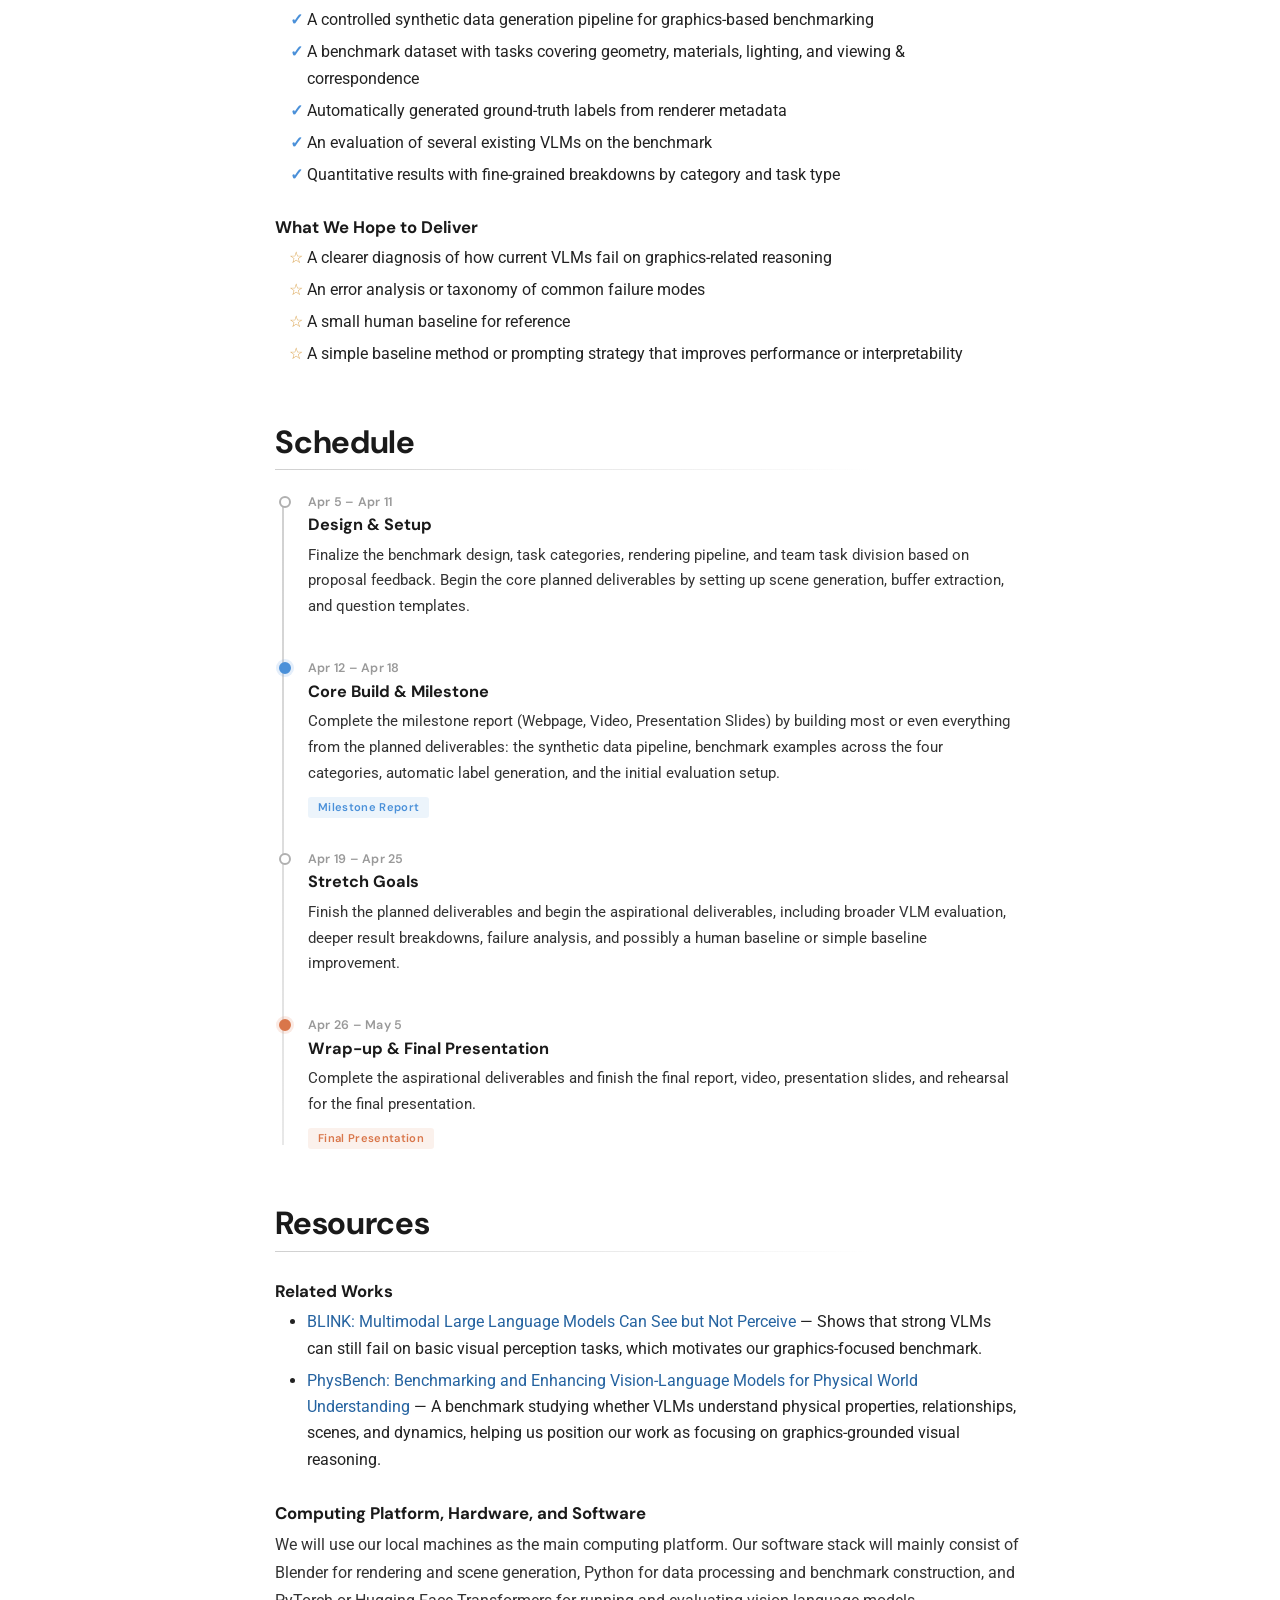
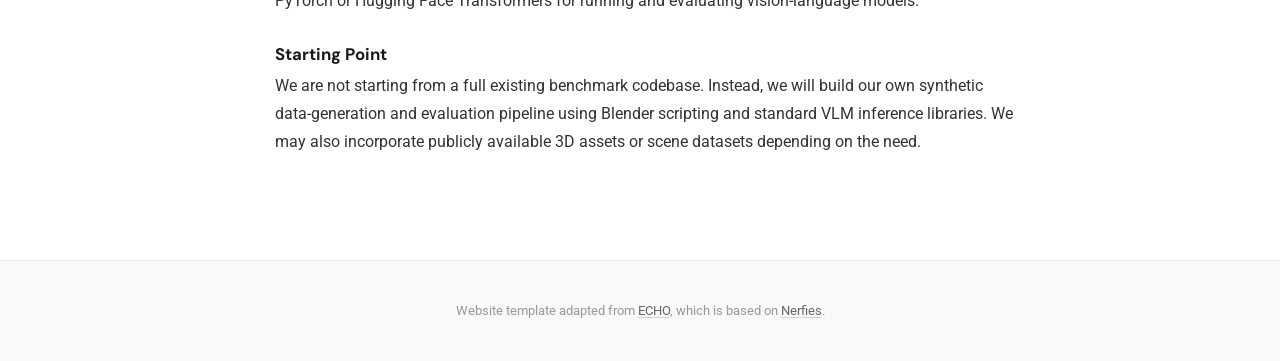
==== commit 03b5fad1: "Update schedule and resource section" ====
--- a/index.html
+++ b/index.html
@@ -286,8 +286,41 @@
           <h2 class="title is-3 section-header">Schedule</h2>
           <div class="header-line"></div>
           <div class="content has-text-left">
-            <div class="coming-soon-box">
-              <p><i class="fas fa-calendar-alt"></i>&ensp;Schedule details will be added soon.</p>
+            <div class="timeline">
+              <div class="timeline-item">
+                <div class="timeline-marker"></div>
+                <div class="timeline-content">
+                  <div class="timeline-date">Apr 5 &ndash; Apr 11</div>
+                  <div class="timeline-heading">Design &amp; Setup</div>
+                  <p>Finalize the benchmark design, task categories, rendering pipeline, and team task division based on proposal feedback. Begin the core planned deliverables by setting up scene generation, buffer extraction, and question templates.</p>
+                </div>
+              </div>
+              <div class="timeline-item">
+                <div class="timeline-marker marker-milestone"></div>
+                <div class="timeline-content">
+                  <div class="timeline-date">Apr 12 &ndash; Apr 18</div>
+                  <div class="timeline-heading">Core Build &amp; Milestone</div>
+                  <p>Complete the milestone report (Webpage, Video, Presentation Slides) by building most or even everything from the planned deliverables: the synthetic data pipeline, benchmark examples across the four categories, automatic label generation, and the initial evaluation setup.</p>
+                  <span class="timeline-tag">Milestone Report</span>
+                </div>
+              </div>
+              <div class="timeline-item">
+                <div class="timeline-marker"></div>
+                <div class="timeline-content">
+                  <div class="timeline-date">Apr 19 &ndash; Apr 25</div>
+                  <div class="timeline-heading">Stretch Goals</div>
+                  <p>Finish the planned deliverables and begin the aspirational deliverables, including broader VLM evaluation, deeper result breakdowns, failure analysis, and possibly a human baseline or simple baseline improvement.</p>
+                </div>
+              </div>
+              <div class="timeline-item">
+                <div class="timeline-marker marker-final"></div>
+                <div class="timeline-content">
+                  <div class="timeline-date">Apr 26 &ndash; May 5</div>
+                  <div class="timeline-heading">Wrap-up &amp; Final Presentation</div>
+                  <p>Complete the aspirational deliverables and finish the final report, video, presentation slides, and rehearsal for the final presentation.</p>
+                  <span class="timeline-tag tag-final">Final Presentation</span>
+                </div>
+              </div>
             </div>
           </div>
         </div>
@@ -297,13 +330,27 @@
           <h2 class="title is-3 section-header">Resources</h2>
           <div class="header-line"></div>
           <div class="content has-text-left">
-            <h4>References</h4>
+            <h4>Related Works</h4>
             <ul>
               <li>
                 <a href="https://arxiv.org/abs/2404.12390" target="_blank">BLINK: Multimodal Large Language Models Can See but Not Perceive</a>
-                &mdash; The key motivation paper demonstrating that VLMs struggle on perceptual judgments easy for humans.
+                &mdash; Shows that strong VLMs can still fail on basic visual perception tasks, which motivates our graphics-focused benchmark.
               </li>
-            </ul>
+              <li>
+                <a href="https://arxiv.org/abs/2406.11212" target="_blank">PhysBench: Benchmarking and Enhancing Vision-Language Models for Physical World Understanding</a>
+                &mdash; A benchmark studying whether VLMs understand physical properties, relationships, scenes, and dynamics, helping us position our work as focusing on graphics-grounded visual reasoning.
+              </li>
+            </ul>
+
+            <h4>Computing Platform, Hardware, and Software</h4>
+            <p>
+              We will use our local machines as the main computing platform. Our software stack will mainly consist of Blender for rendering and scene generation, Python for data processing and benchmark construction, and PyTorch or Hugging Face Transformers for running and evaluating vision-language models.
+            </p>
+
+            <h4>Starting Point</h4>
+            <p>
+              We are not starting from a full existing benchmark codebase. Instead, we will build our own synthetic data-generation and evaluation pipeline using Blender scripting and standard VLM inference libraries. We may also incorporate publicly available 3D assets or scene datasets depending on the need.
+            </p>
           </div>
         </div>
 
--- a/static/css/custom.css
+++ b/static/css/custom.css
@@ -354,6 +354,107 @@
 .deliverables-hope li::marker {
   content: "\2606  ";
   color: #d9a04a;
+}
+
+/* ─── Timeline ─── */
+
+.timeline {
+  position: relative;
+  padding-left: 28px;
+  margin-top: 0.5em;
+}
+
+.timeline::before {
+  content: '';
+  position: absolute;
+  left: 7px;
+  top: 4px;
+  bottom: 4px;
+  width: 2px;
+  background: linear-gradient(180deg, #d0d0d0 0%, #e8e8e8 100%);
+}
+
+.timeline-item {
+  position: relative;
+  padding-bottom: 2em;
+}
+
+.timeline-item:last-child {
+  padding-bottom: 0;
+}
+
+.timeline-marker {
+  position: absolute;
+  left: -24px;
+  top: 3px;
+  width: 12px;
+  height: 12px;
+  border-radius: 50%;
+  background: white;
+  border: 2px solid #b0b0b0;
+  z-index: 1;
+  transition: border-color 0.2s, background 0.2s;
+}
+
+.timeline-item:hover .timeline-marker {
+  border-color: #36454F;
+}
+
+.timeline-marker.marker-milestone {
+  border-color: #4a90d9;
+  background: #4a90d9;
+  box-shadow: 0 0 0 3px rgba(74, 144, 217, 0.15);
+}
+
+.timeline-marker.marker-final {
+  border-color: #d9764a;
+  background: #d9764a;
+  box-shadow: 0 0 0 3px rgba(217, 118, 74, 0.15);
+}
+
+.timeline-content {
+  padding-left: 0.3em;
+}
+
+.timeline-date {
+  font-size: 0.78rem;
+  color: #999;
+  font-weight: 600;
+  letter-spacing: 0.02em;
+  margin-bottom: 0.15em;
+  font-family: 'DM Sans', sans-serif;
+}
+
+.timeline-heading {
+  font-size: 1.02rem;
+  font-weight: 700;
+  color: #1a1a1a;
+  font-family: 'DM Sans', sans-serif;
+  margin-bottom: 0.3em;
+}
+
+.timeline-content p {
+  font-size: 0.92em;
+  line-height: 1.65;
+  color: #555;
+  margin-bottom: 0.5em !important;
+}
+
+.timeline-tag {
+  display: inline-block;
+  font-size: 0.7rem;
+  font-weight: 600;
+  letter-spacing: 0.03em;
+  padding: 2px 10px;
+  border-radius: 3px;
+  background: rgba(74, 144, 217, 0.1);
+  color: #4a90d9;
+  font-family: 'DM Sans', sans-serif;
+}
+
+.timeline-tag.tag-final {
+  background: rgba(217, 118, 74, 0.1);
+  color: #d9764a;
 }
 
 /* ─── Coming soon placeholder ─── */
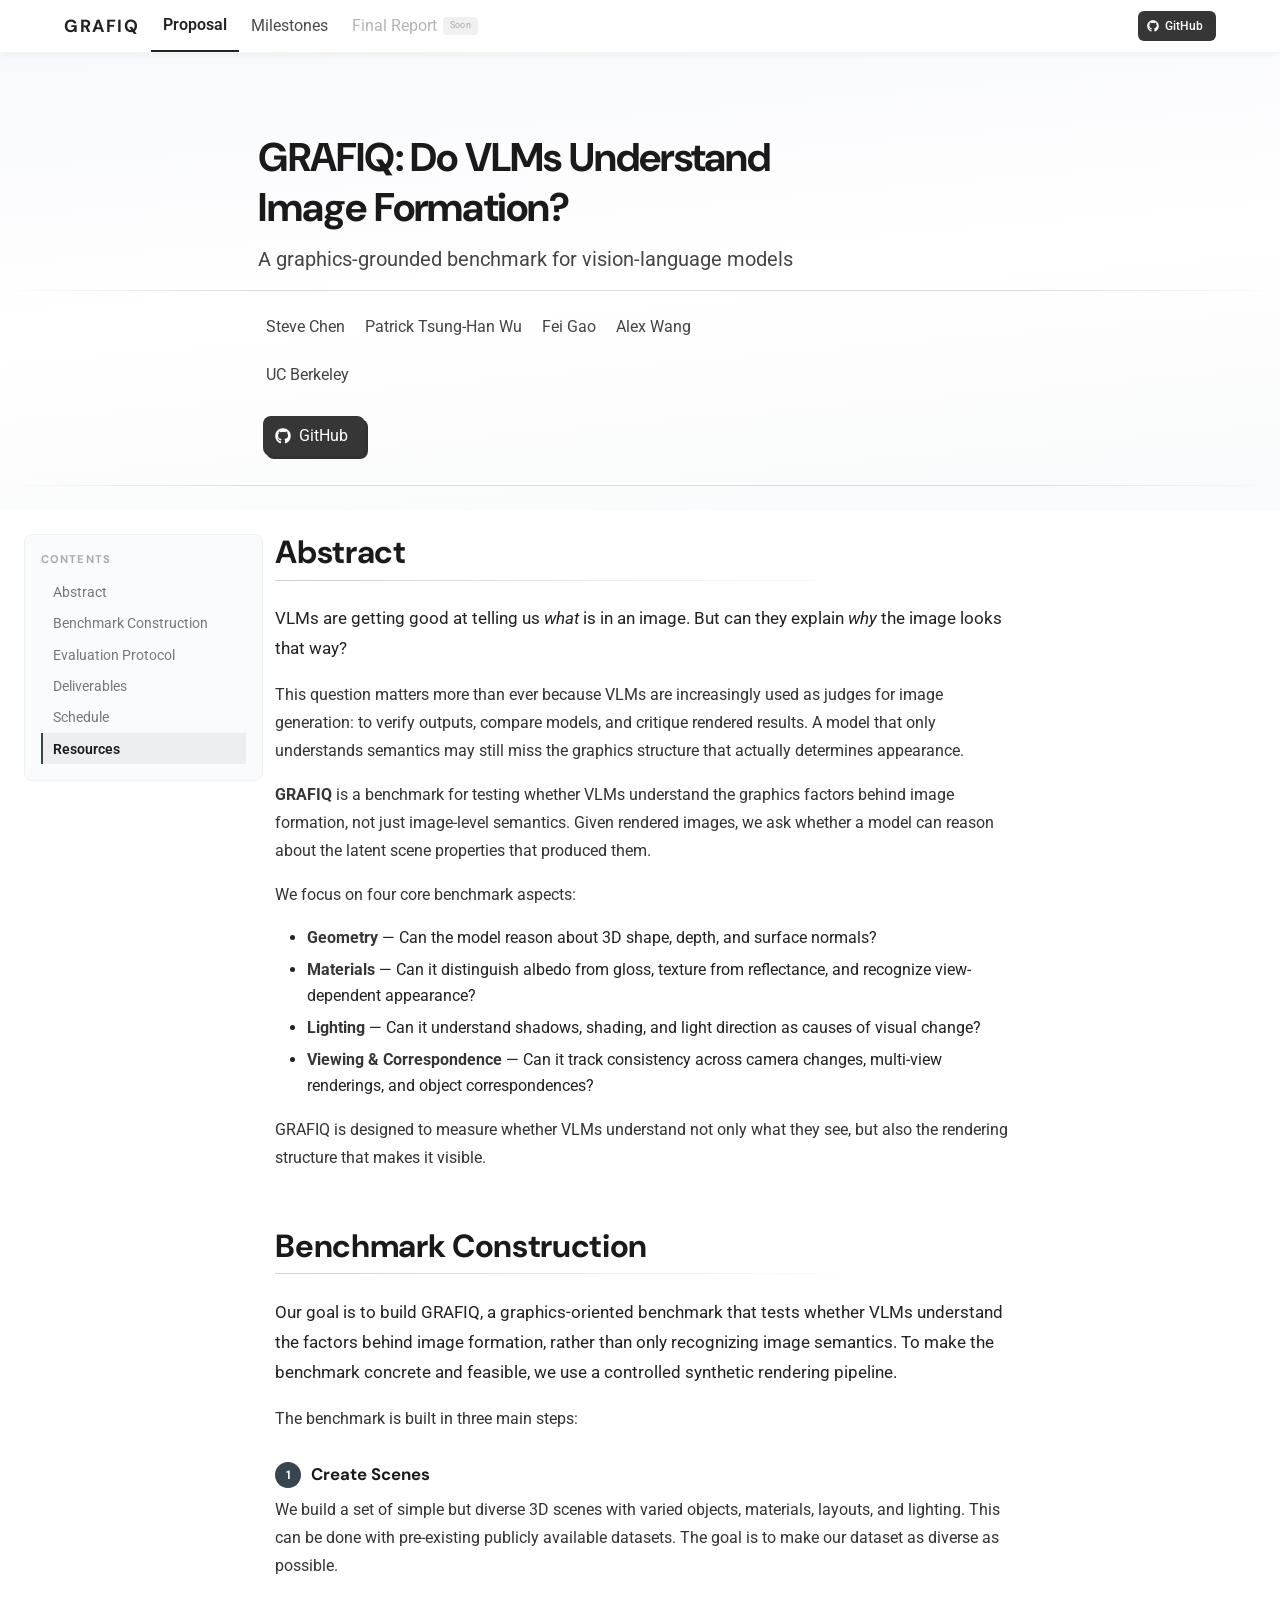
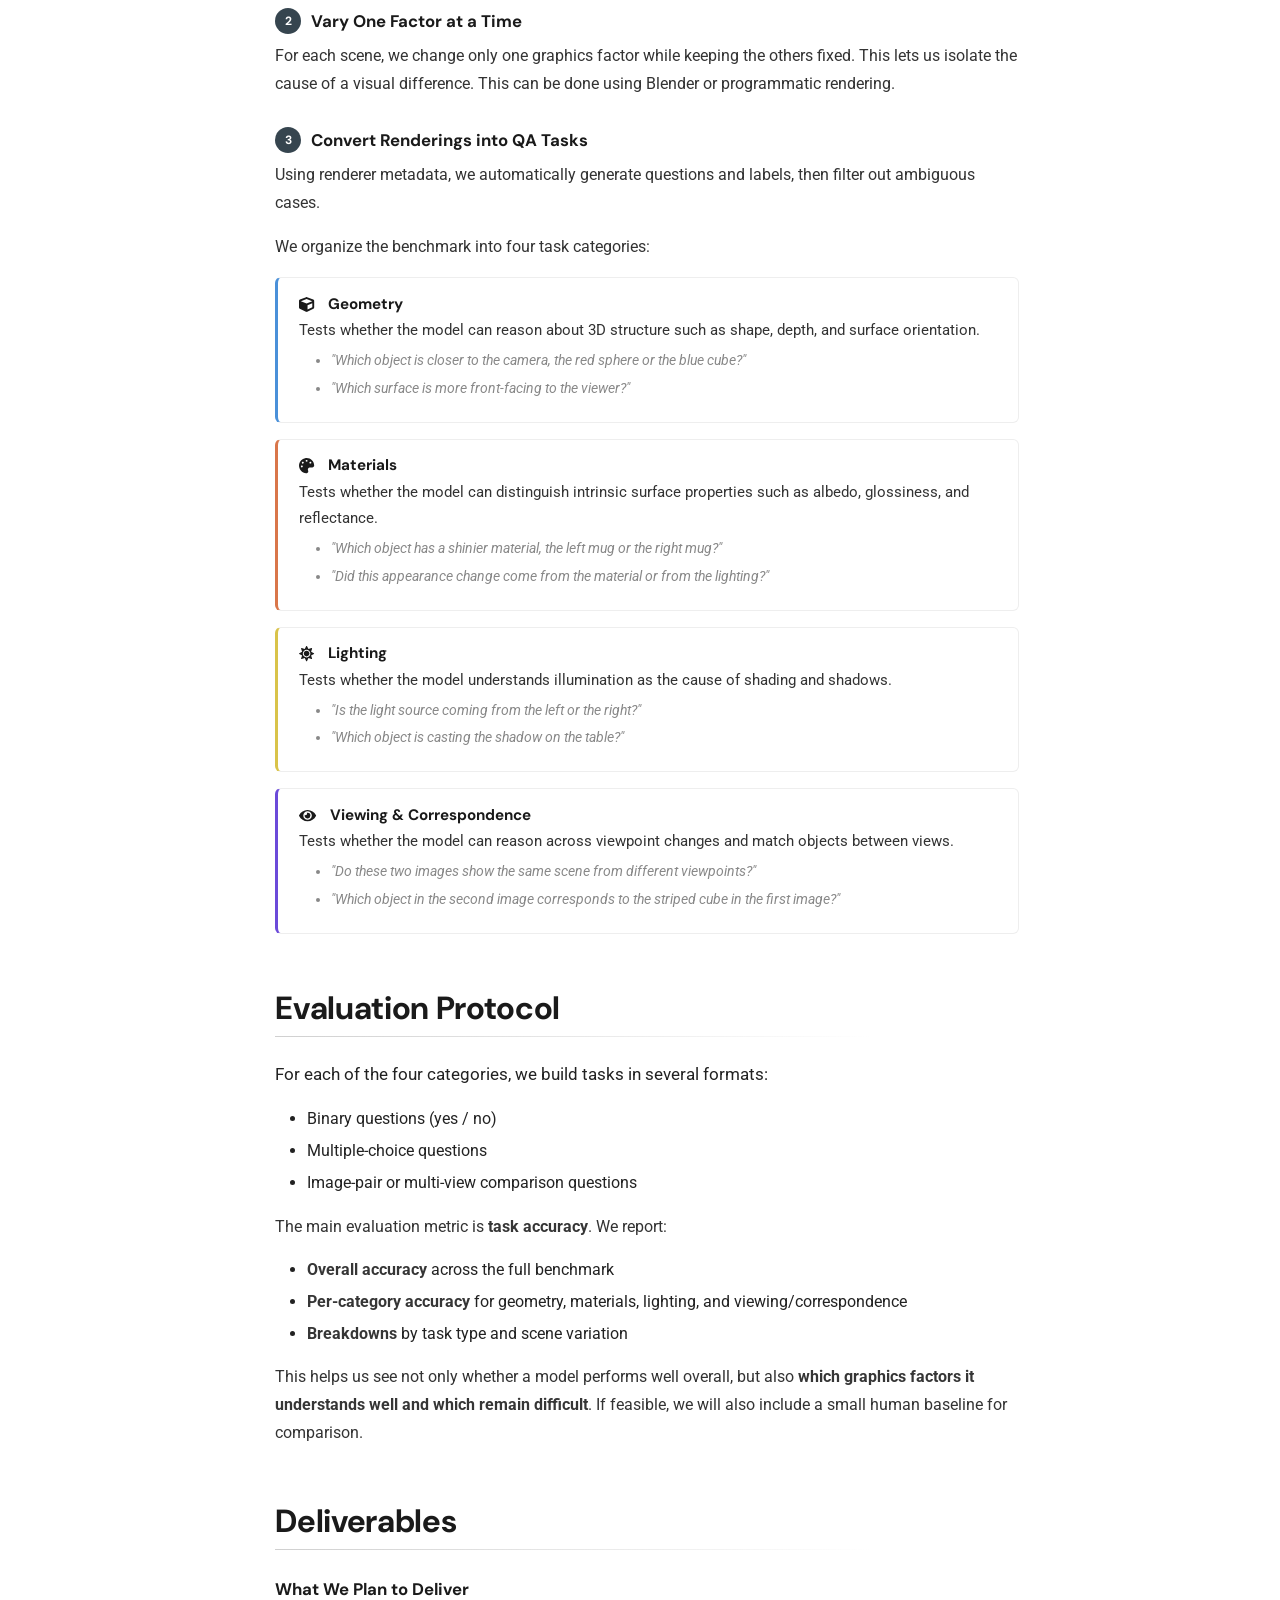
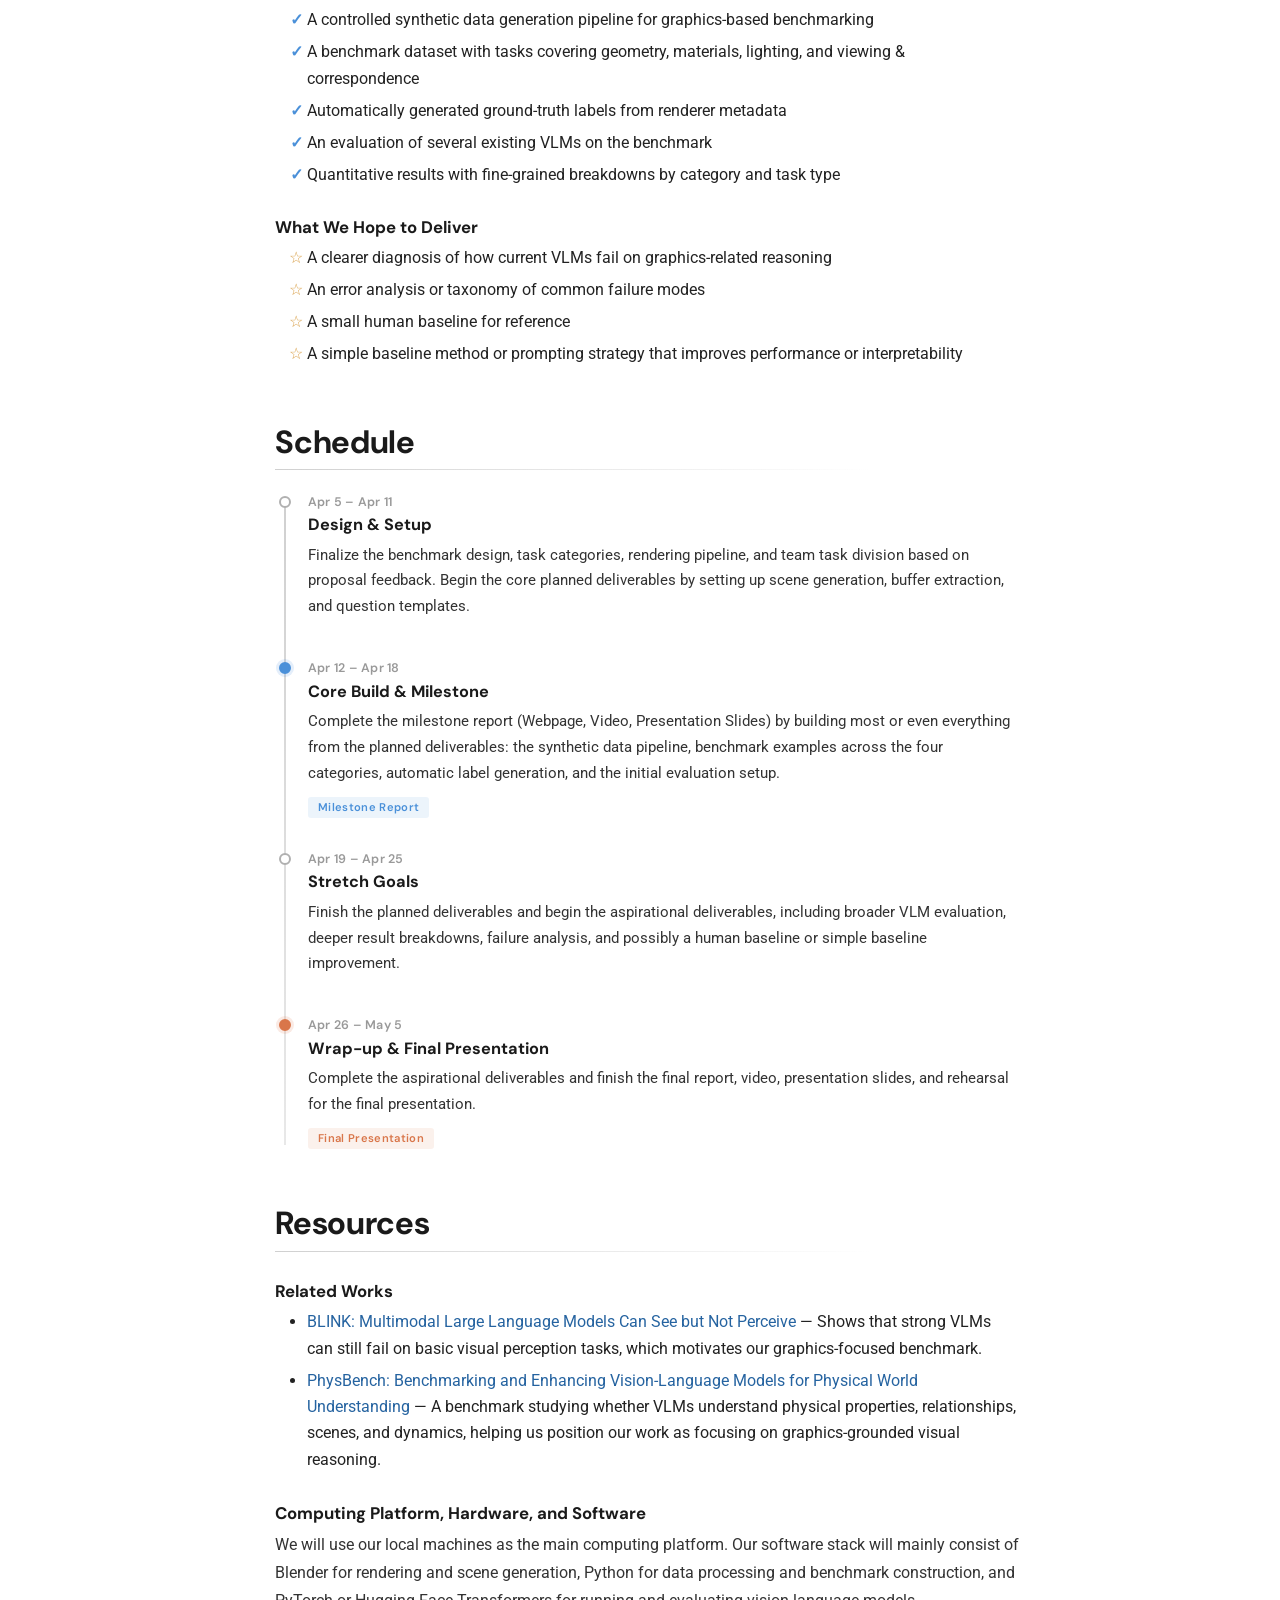
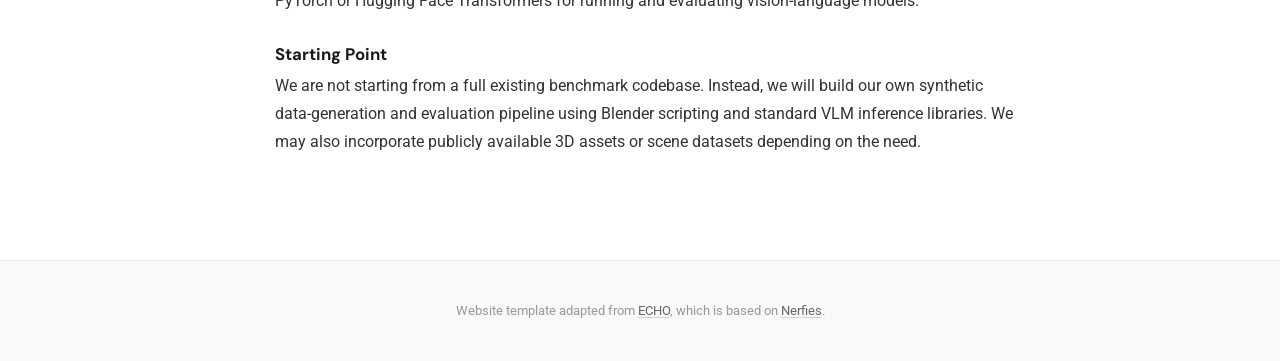
==== commit 67a41eca: "Update milestone navigation link and enhance CSS styles for milestones and results table" ====
--- a/index.html
+++ b/index.html
@@ -40,10 +40,7 @@
     <div id="mainNavbar" class="navbar-menu">
       <div class="navbar-start">
         <a class="navbar-item is-active" href="index.html">Proposal</a>
-        <a class="navbar-item is-disabled" href="#">
-          Milestones
-          <span class="tag is-light is-small navbar-tag">Soon</span>
-        </a>
+        <a class="navbar-item" href="milestone.html">Milestones</a>
         <a class="navbar-item is-disabled" href="#">
           Final Report
           <span class="tag is-light is-small navbar-tag">Soon</span>
--- a/static/css/custom.css
+++ b/static/css/custom.css
@@ -300,10 +300,25 @@
   box-shadow: 0 2px 12px rgba(0, 0, 0, 0.06);
 }
 
-.task-category.cat-geometry { border-left-color: #4a90d9; }
-.task-category.cat-materials { border-left-color: #d9764a; }
-.task-category.cat-lighting { border-left-color: #d9c34a; }
-.task-category.cat-viewing { border-left-color: #6b4ad9; }
+.task-category.cat-geometry {
+  border-left-color: #4a90d9;
+}
+
+.task-category.cat-materials {
+  border-left-color: #d9764a;
+}
+
+.task-category.cat-lighting {
+  border-left-color: #d9c34a;
+}
+
+.task-category.cat-viewing {
+  border-left-color: #6b4ad9;
+}
+
+.task-category.cat-risk {
+  border-left-color: #c0504d;
+}
 
 .task-category h5 {
   font-weight: 700;
@@ -321,12 +336,27 @@
   opacity: 0.7;
 }
 
-.task-category.cat-geometry h5 i { color: #4a90d9; }
-.task-category.cat-materials h5 i { color: #d9764a; }
-.task-category.cat-lighting h5 i { color: #d9c34a; }
-.task-category.cat-viewing h5 i { color: #6b4ad9; }
-
-.task-category > p {
+.task-category.cat-geometry h5 i {
+  color: #4a90d9;
+}
+
+.task-category.cat-materials h5 i {
+  color: #d9764a;
+}
+
+.task-category.cat-lighting h5 i {
+  color: #d9c34a;
+}
+
+.task-category.cat-viewing h5 i {
+  color: #6b4ad9;
+}
+
+.task-category.cat-risk h5 i {
+  color: #c0504d;
+}
+
+.task-category>p {
   margin-bottom: 0.4em !important;
   color: #555;
   font-size: 0.93em;
@@ -343,6 +373,55 @@
   line-height: 1.6;
 }
 
+.task-category ol.plan-steps {
+  list-style: none;
+  counter-reset: plan-step;
+  margin: 0.5em 0 0.2em 0;
+  padding: 0;
+}
+
+.task-category ol.plan-steps li {
+  counter-increment: plan-step;
+  position: relative;
+  padding: 0.35em 0 0.35em 2em;
+  font-size: 0.92em;
+  line-height: 1.65;
+  color: #444;
+  border-bottom: 1px dashed #eee;
+}
+
+.task-category ol.plan-steps li:last-child {
+  border-bottom: none;
+}
+
+.task-category ol.plan-steps li::before {
+  content: counter(plan-step);
+  position: absolute;
+  left: 0;
+  top: 0.45em;
+  width: 1.4em;
+  height: 1.4em;
+  border-radius: 50%;
+  background: #f0f2f5;
+  color: #555;
+  font-family: 'DM Sans', sans-serif;
+  font-size: 0.72rem;
+  font-weight: 700;
+  display: flex;
+  align-items: center;
+  justify-content: center;
+}
+
+.task-category.cat-materials ol.plan-steps li::before {
+  background: rgba(217, 118, 74, 0.12);
+  color: #b35a2e;
+}
+
+.task-category ol.plan-steps li strong {
+  color: #1a1a1a;
+  font-weight: 600;
+}
+
 /* ─── Deliverables visual distinction ─── */
 
 .deliverables-plan li::marker {
@@ -367,7 +446,7 @@
 .timeline::before {
   content: '';
   position: absolute;
-  left: 7px;
+  left: 9px;
   top: 4px;
   bottom: 4px;
   width: 2px;
@@ -578,3 +657,150 @@
     font-size: 0.82rem;
   }
 }
+
+/* ─── Milestone page ─── */
+
+.milestone-eyebrow {
+  display: inline-block;
+  font-family: 'DM Sans', sans-serif;
+  font-size: 0.72rem;
+  font-weight: 700;
+  letter-spacing: 0.16em;
+  text-transform: uppercase;
+  color: #4a90d9;
+  background: rgba(74, 144, 217, 0.1);
+  padding: 4px 12px;
+  border-radius: 3px;
+  margin-bottom: 1em;
+}
+
+.fig-block {
+  margin: 1.6em 0 1.2em 0;
+}
+
+.fig-grid {
+  display: grid;
+  gap: 8px;
+  border-radius: 6px;
+  overflow: hidden;
+  background: #f6f7f9;
+  padding: 6px;
+  border: 1px solid #eee;
+}
+
+.fig-grid img {
+  width: 100%;
+  height: 100%;
+  object-fit: cover;
+  display: block;
+  border-radius: 4px;
+  aspect-ratio: 1 / 1;
+}
+
+.fig-grid-2x2 {
+  grid-template-columns: 1fr 1fr;
+}
+
+.fig-grid-3 {
+  grid-template-columns: 1fr 1fr 1fr;
+}
+
+.fig-block figcaption {
+  font-size: 0.82rem;
+  line-height: 1.55;
+  color: #666;
+  text-align: center;
+  margin-top: 0.7em;
+  padding: 0 0.5em;
+}
+
+.fig-block figcaption strong {
+  color: #333;
+}
+
+.caption-small {
+  font-size: 0.8rem !important;
+  color: #777 !important;
+  line-height: 1.55 !important;
+  margin-top: -0.3em !important;
+  margin-bottom: 1.4em !important;
+}
+
+/* ─── Results table ─── */
+
+.table-wrapper {
+  overflow-x: auto;
+  margin: 1.2em 0 0.4em 0;
+}
+
+.results-table {
+  width: 100%;
+  border-collapse: collapse;
+  font-size: 0.88rem;
+  font-family: 'Roboto', sans-serif;
+}
+
+.results-table thead th {
+  text-align: left;
+  font-family: 'DM Sans', sans-serif;
+  font-weight: 700;
+  color: #1a1a1a;
+  font-size: 0.78rem;
+  letter-spacing: 0.04em;
+  text-transform: uppercase;
+  padding: 0.6em 0.8em;
+  border-bottom: 2px solid #1a1a1a;
+}
+
+.results-table tbody td {
+  padding: 0.55em 0.8em;
+  border-bottom: 1px solid #eee;
+  color: #333;
+}
+
+.results-table .num {
+  text-align: right;
+  font-variant-numeric: tabular-nums;
+}
+
+.results-table tbody tr.row-sig td {
+  background: rgba(74, 144, 217, 0.04);
+}
+
+.results-table tbody tr.row-overall td {
+  border-top: 1.5px solid #999;
+  background: #fafbfc;
+  color: #1a1a1a;
+}
+
+.results-table tbody tr.row-overall td:first-child {
+  font-weight: 700;
+}
+
+.results-table .muted-pool {
+  display: block;
+  font-size: 0.78rem;
+  color: #888;
+  font-weight: 400;
+  margin-top: 1px;
+  letter-spacing: 0.01em;
+}
+
+/* Inline code readability in milestone copy */
+.content-block .content code {
+  background: #f4f5f7;
+  border: 1px solid #eaecef;
+  padding: 1px 6px;
+  border-radius: 3px;
+  font-size: 0.85em;
+  color: #333;
+}
+
+@media (max-width: 600px) {
+  .fig-grid-3 {
+    grid-template-columns: 1fr;
+  }
+  .fig-grid-2x2 {
+    grid-template-columns: 1fr;
+  }
+}
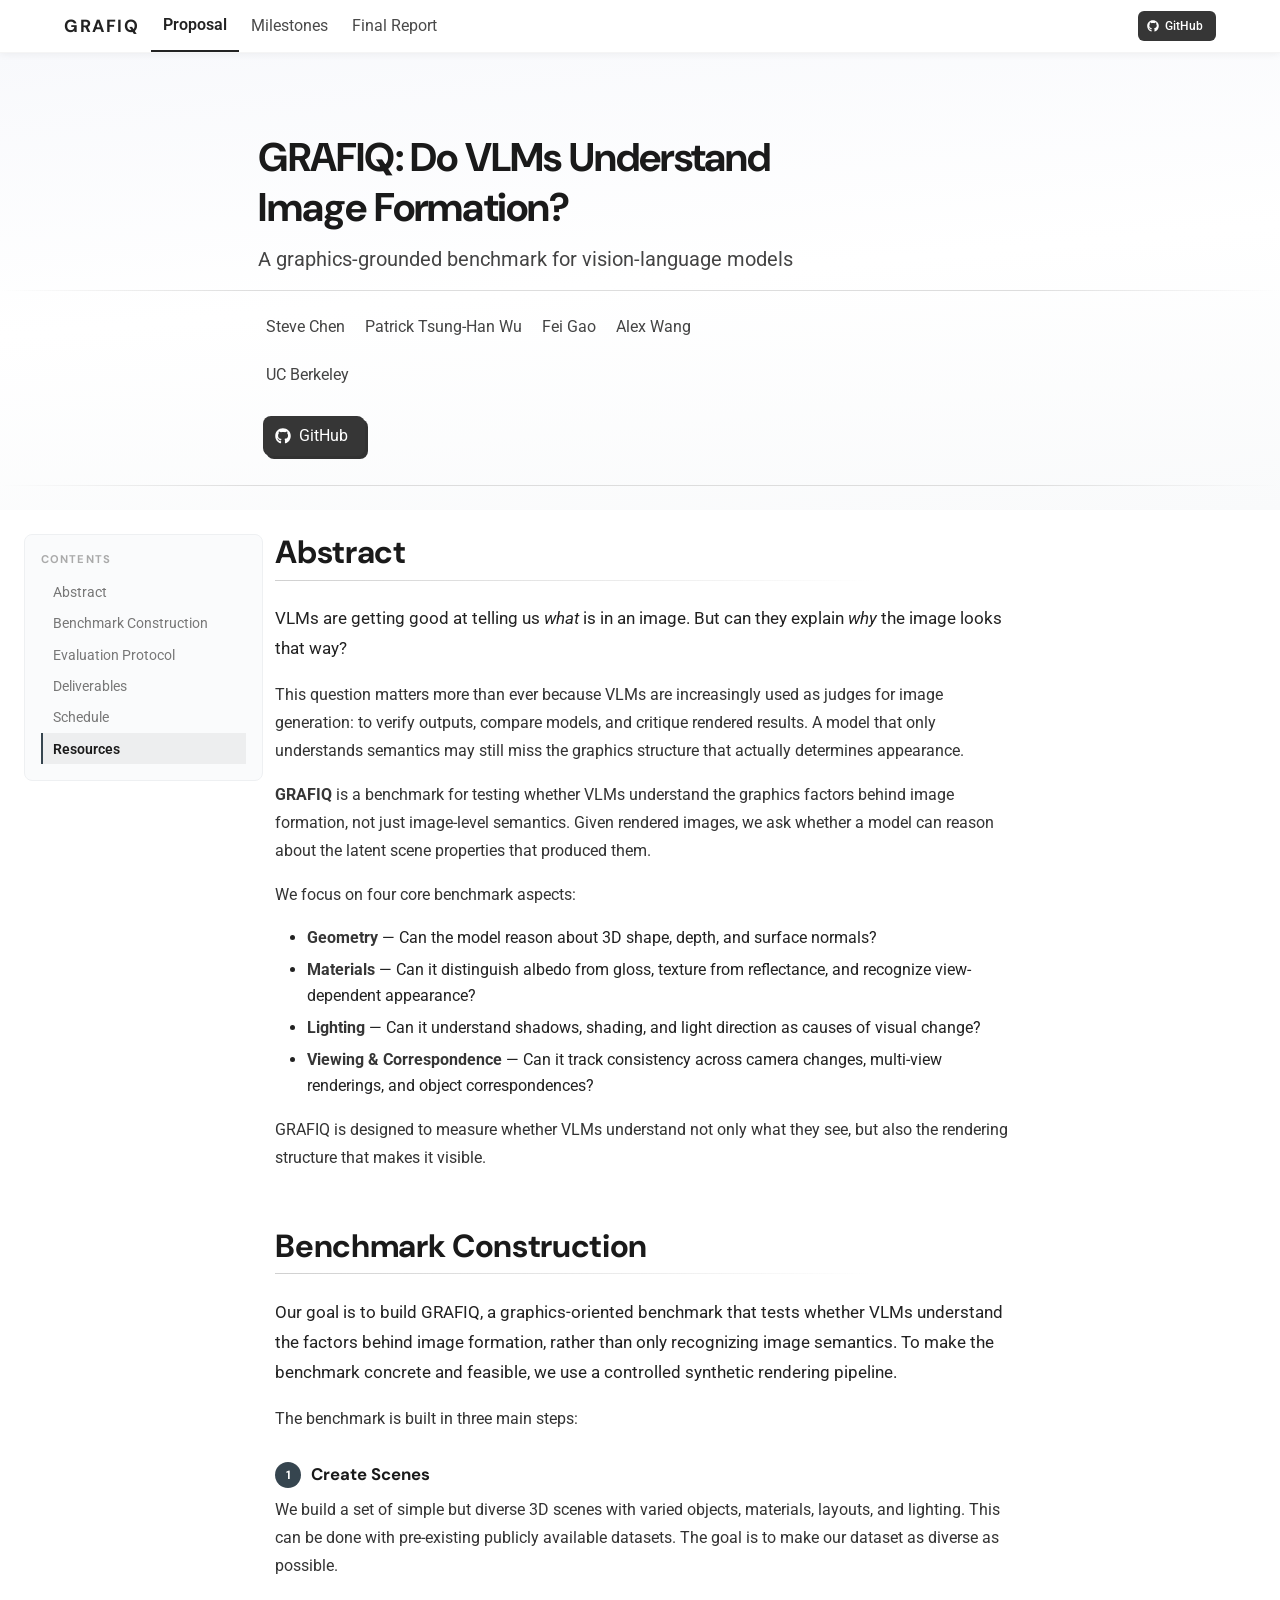
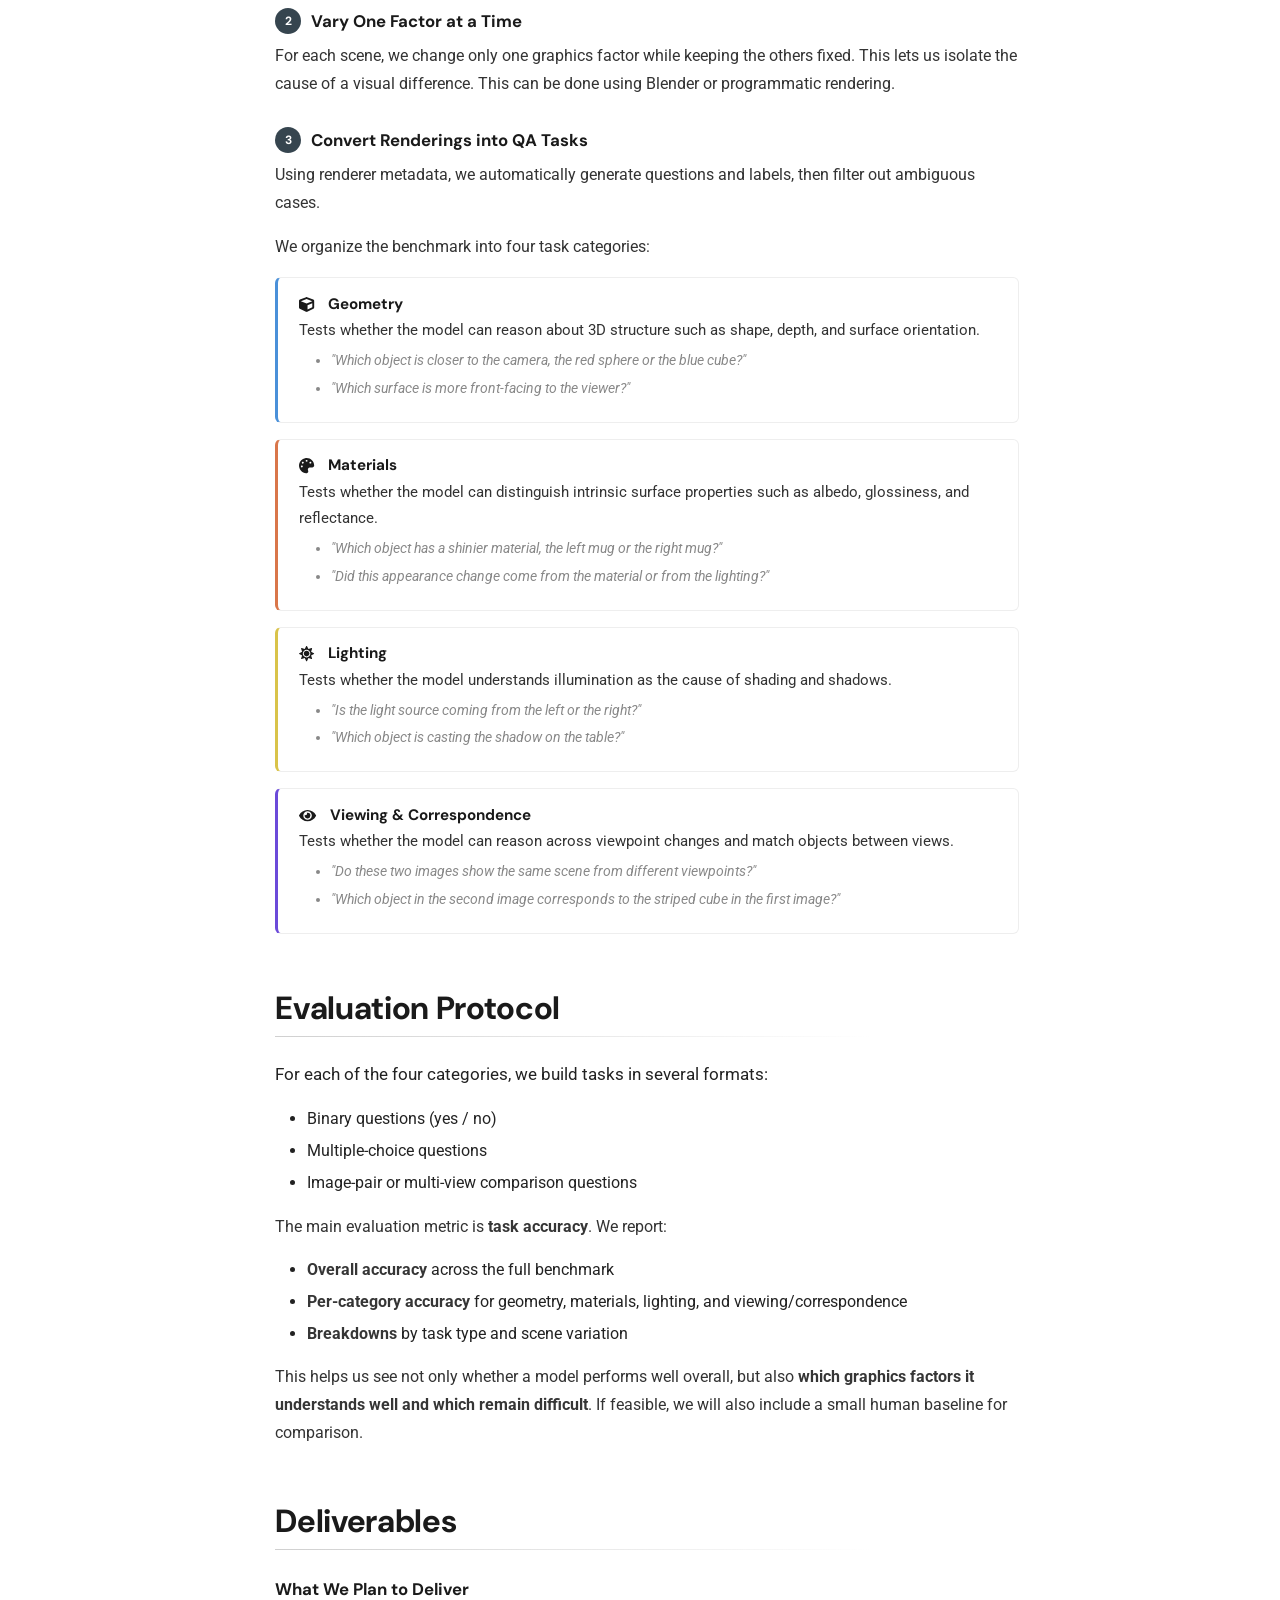
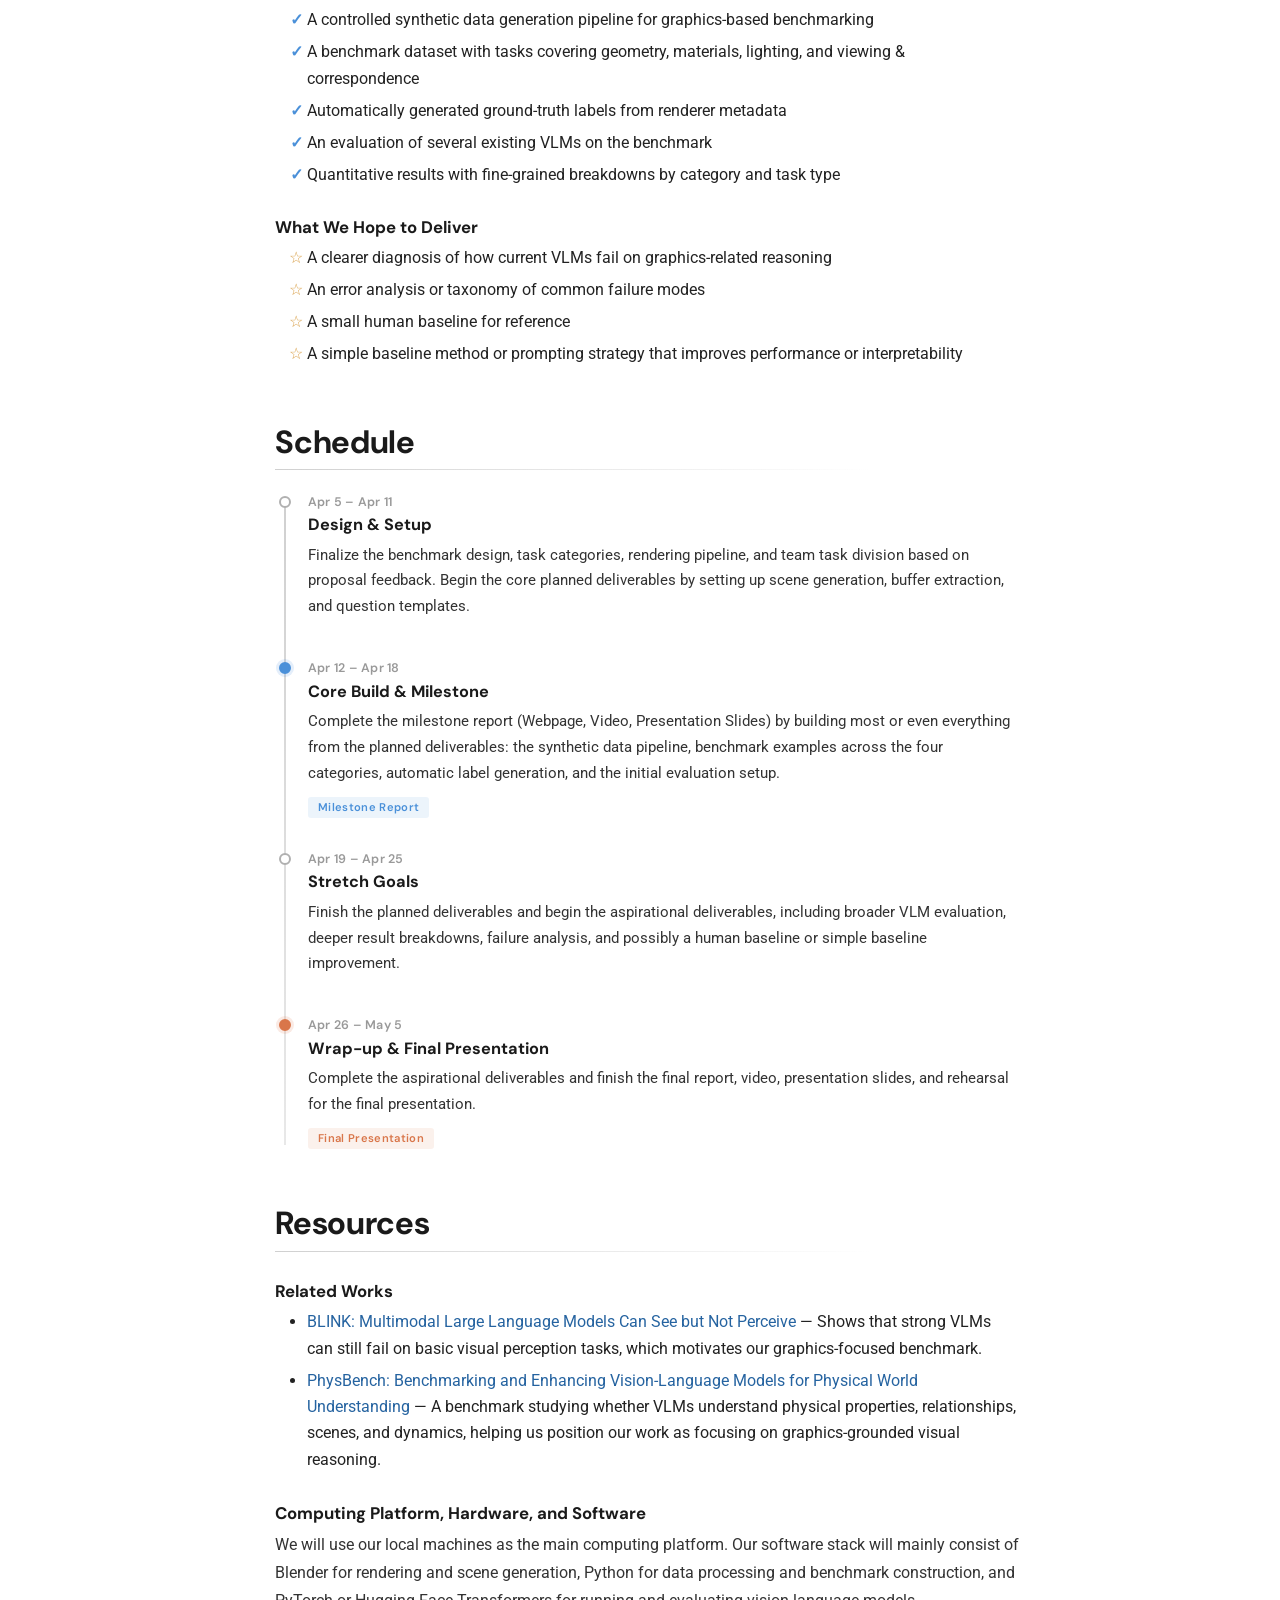
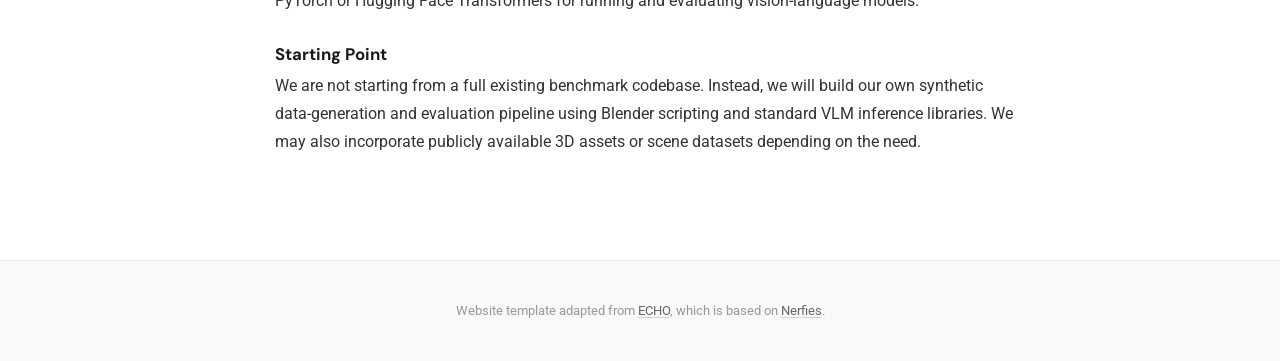
==== commit eaf79fa3: "Update final report" ====
--- a/index.html
+++ b/index.html
@@ -41,10 +41,7 @@
       <div class="navbar-start">
         <a class="navbar-item is-active" href="index.html">Proposal</a>
         <a class="navbar-item" href="milestone.html">Milestones</a>
-        <a class="navbar-item is-disabled" href="#">
-          Final Report
-          <span class="tag is-light is-small navbar-tag">Soon</span>
-        </a>
+        <a class="navbar-item" href="final.html">Final Report</a>
       </div>
       <div class="navbar-end">
         <div class="navbar-item">
--- a/static/css/custom.css
+++ b/static/css/custom.css
@@ -740,7 +740,7 @@
   font-family: 'Roboto', sans-serif;
 }
 
-.results-table thead th {
+.content .results-table thead th {
   text-align: left;
   font-family: 'DM Sans', sans-serif;
   font-weight: 700;
@@ -750,15 +750,18 @@
   text-transform: uppercase;
   padding: 0.6em 0.8em;
   border-bottom: 2px solid #1a1a1a;
-}
-
-.results-table tbody td {
+  vertical-align: bottom;
+}
+
+.content .results-table tbody td {
   padding: 0.55em 0.8em;
   border-bottom: 1px solid #eee;
   color: #333;
-}
-
-.results-table .num {
+  vertical-align: middle;
+}
+
+.content .results-table thead th.num,
+.content .results-table tbody td.num {
   text-align: right;
   font-variant-numeric: tabular-nums;
 }
@@ -803,4 +806,184 @@
   .fig-grid-2x2 {
     grid-template-columns: 1fr;
   }
+}
+
+/* ─── Final report additions ─── */
+
+.fig-grid-5 {
+  grid-template-columns: repeat(5, 1fr);
+}
+
+.fig-grid-header {
+  display: grid;
+  grid-template-columns: repeat(5, 1fr);
+  gap: 8px;
+  font-family: 'DM Sans', sans-serif;
+  font-size: 0.78rem;
+  font-weight: 600;
+  color: #555;
+  text-align: center;
+  margin-bottom: 4px;
+  padding: 0 6px;
+}
+
+.fig-block.fig-block-wide {
+  margin-left: -1.5em;
+  margin-right: -1.5em;
+}
+
+.fig-block.fig-block-wide .fig-grid img {
+  aspect-ratio: 1 / 1;
+}
+
+.fig-single {
+  display: block;
+  max-width: 100%;
+  height: auto;
+  margin: 0 auto;
+  box-sizing: border-box;
+  border-radius: 6px;
+  border: 1px solid #eee;
+  padding: 8px;
+  background: #fff;
+}
+
+.contributions {
+  display: grid;
+  grid-template-columns: 1fr 1fr;
+  gap: 1em;
+  margin-top: 0.5em;
+}
+
+.contribution-card {
+  background: #fff;
+  border: 1px solid #eee;
+  border-left: 3px solid #36454F;
+  border-radius: 6px;
+  padding: 1.1em 1.3em;
+  transition: box-shadow 0.2s;
+}
+
+.contribution-card:hover {
+  box-shadow: 0 2px 12px rgba(0, 0, 0, 0.06);
+}
+
+.contribution-card h5 {
+  font-family: 'DM Sans', sans-serif;
+  font-weight: 700;
+  font-size: 1rem;
+  margin: 0 0 0.5em 0 !important;
+  color: #1a1a1a;
+}
+
+.contribution-card .role-tag {
+  display: inline-block;
+  font-size: 0.7rem;
+  font-weight: 600;
+  letter-spacing: 0.04em;
+  padding: 2px 8px;
+  border-radius: 3px;
+  background: rgba(74, 144, 217, 0.1);
+  color: #4a90d9;
+  margin-left: 0.4em;
+  font-family: 'DM Sans', sans-serif;
+  vertical-align: middle;
+}
+
+.contribution-card ul {
+  margin: 0.3em 0 0 0 !important;
+  padding-left: 1.1em;
+}
+
+.contribution-card ul li {
+  font-size: 0.9em;
+  color: #444;
+  line-height: 1.55;
+  margin-bottom: 0.2em !important;
+}
+
+.final-eyebrow {
+  display: inline-block;
+  font-family: 'DM Sans', sans-serif;
+  font-size: 0.72rem;
+  font-weight: 700;
+  letter-spacing: 0.16em;
+  text-transform: uppercase;
+  color: #d9764a;
+  background: rgba(217, 118, 74, 0.1);
+  padding: 4px 12px;
+  border-radius: 3px;
+  margin-bottom: 1em;
+}
+
+/* References list */
+.references-list {
+  list-style: none;
+  padding-left: 0;
+  counter-reset: ref;
+}
+
+.references-list li {
+  counter-increment: ref;
+  position: relative;
+  padding: 0.4em 0 0.4em 2.4em;
+  font-size: 0.92em;
+  line-height: 1.6;
+  color: #333;
+  border-bottom: 1px dashed #eee;
+}
+
+.references-list li::before {
+  content: "[" counter(ref) "]";
+  position: absolute;
+  left: 0;
+  top: 0.4em;
+  font-family: 'DM Sans', sans-serif;
+  font-size: 0.78rem;
+  font-weight: 700;
+  color: #888;
+}
+
+.references-list li:last-child {
+  border-bottom: none;
+}
+
+.references-list li a {
+  word-break: break-word;
+}
+
+/* Highlight callouts inside Technical Approach */
+.callout {
+  background: #fafbfc;
+  border: 1px solid #eef0f2;
+  border-left: 3px solid #4a90d9;
+  border-radius: 6px;
+  padding: 0.9em 1.2em;
+  margin: 1em 0;
+  font-size: 0.93em;
+  color: #444;
+  line-height: 1.65;
+}
+
+.callout strong {
+  color: #1a1a1a;
+}
+
+@media (max-width: 768px) {
+  .contributions {
+    grid-template-columns: 1fr;
+  }
+  .fig-block.fig-block-wide {
+    margin-left: 0;
+    margin-right: 0;
+  }
+}
+
+@media (max-width: 600px) {
+  .fig-grid-5 {
+    grid-template-columns: repeat(2, 1fr);
+  }
+  .fig-grid-header {
+    display: none;
+  }
 }
